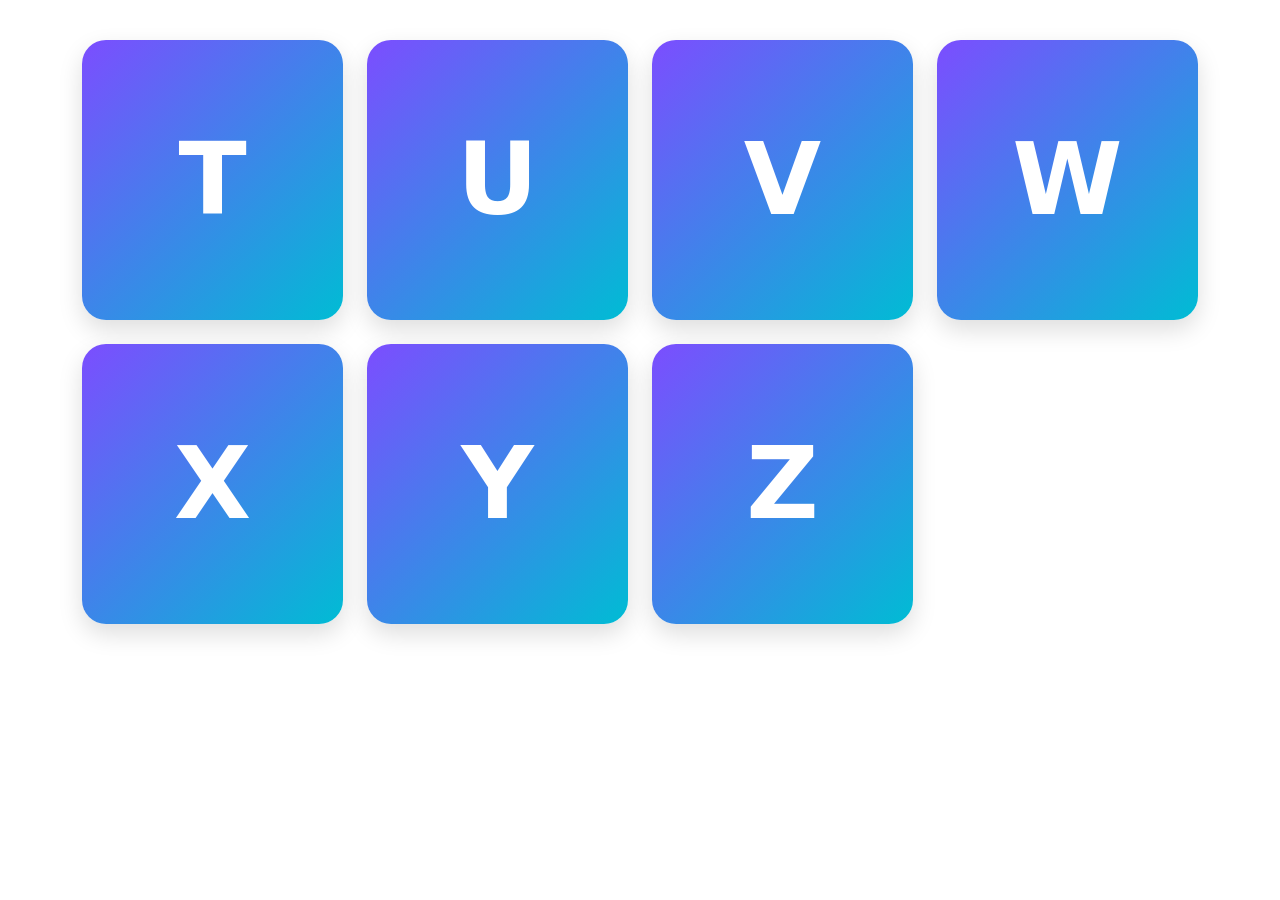
==== index.html @ 5681be44 "Implementación letras.forEach" ====
<!DOCTYPE html>
<html lang="es">

<head>
    <meta charset="UTF-8">
    <meta name="viewport" content="width=device-width, initial-scale=1.0">
    <title>ABC Challenge</title>
    <link href="https://cdn.jsdelivr.net/npm/bootstrap@5.3.8/dist/css/bootstrap.min.css" rel="stylesheet">

    <link rel="stylesheet" href="./style/style.css">
</head>

<body>
    <main class="container">
        <div id="container" class="row g-4">

        </div>
    </main>

    <script src="https://cdn.jsdelivr.net/npm/bootstrap@5.3.8/dist/js/bootstrap.bundle.min.js"></script>
    <script src="./src/main.js"></script>
</body>
</html>
---- style/style.css ----
main {
    padding: 40px 20px;
}

.card {
    height: 280px;
    position: relative;
    cursor: pointer;
    border: none;
    border-radius: 24px;
    transform-style: preserve-3d;
    transition: .6s;
}

.card:hover {
    transform: translateY(-8px);
}

.card.volteada {
    transform: rotateY(180deg);
}

.card-frente,
.card-dorso {
    position: absolute;
    inset: 0;
    display: flex;
    flex-direction: column;
    justify-content: center;
    align-items: center;
    border-radius: 24px;
    backface-visibility: hidden;
    box-shadow: 0 10px 25px #0002;
}

.card-frente {
    background: linear-gradient(135deg, #7c4dff, #00bcd4);
    color: white;
}

.card-frente h1 {
    font-size: 100px;
    margin: 0;
    font-weight: bold;
}

.card-dorso {
    background: white;
    transform: rotateY(180deg);
    padding: 15px;
}

.card-dorso img {
    width: 170px;
    height: 170px;
    object-fit: contain;
}

.card-dorso h3 {
    margin: 10px 0 0;
    color: #7c4dff;
    font-weight: bold;
}
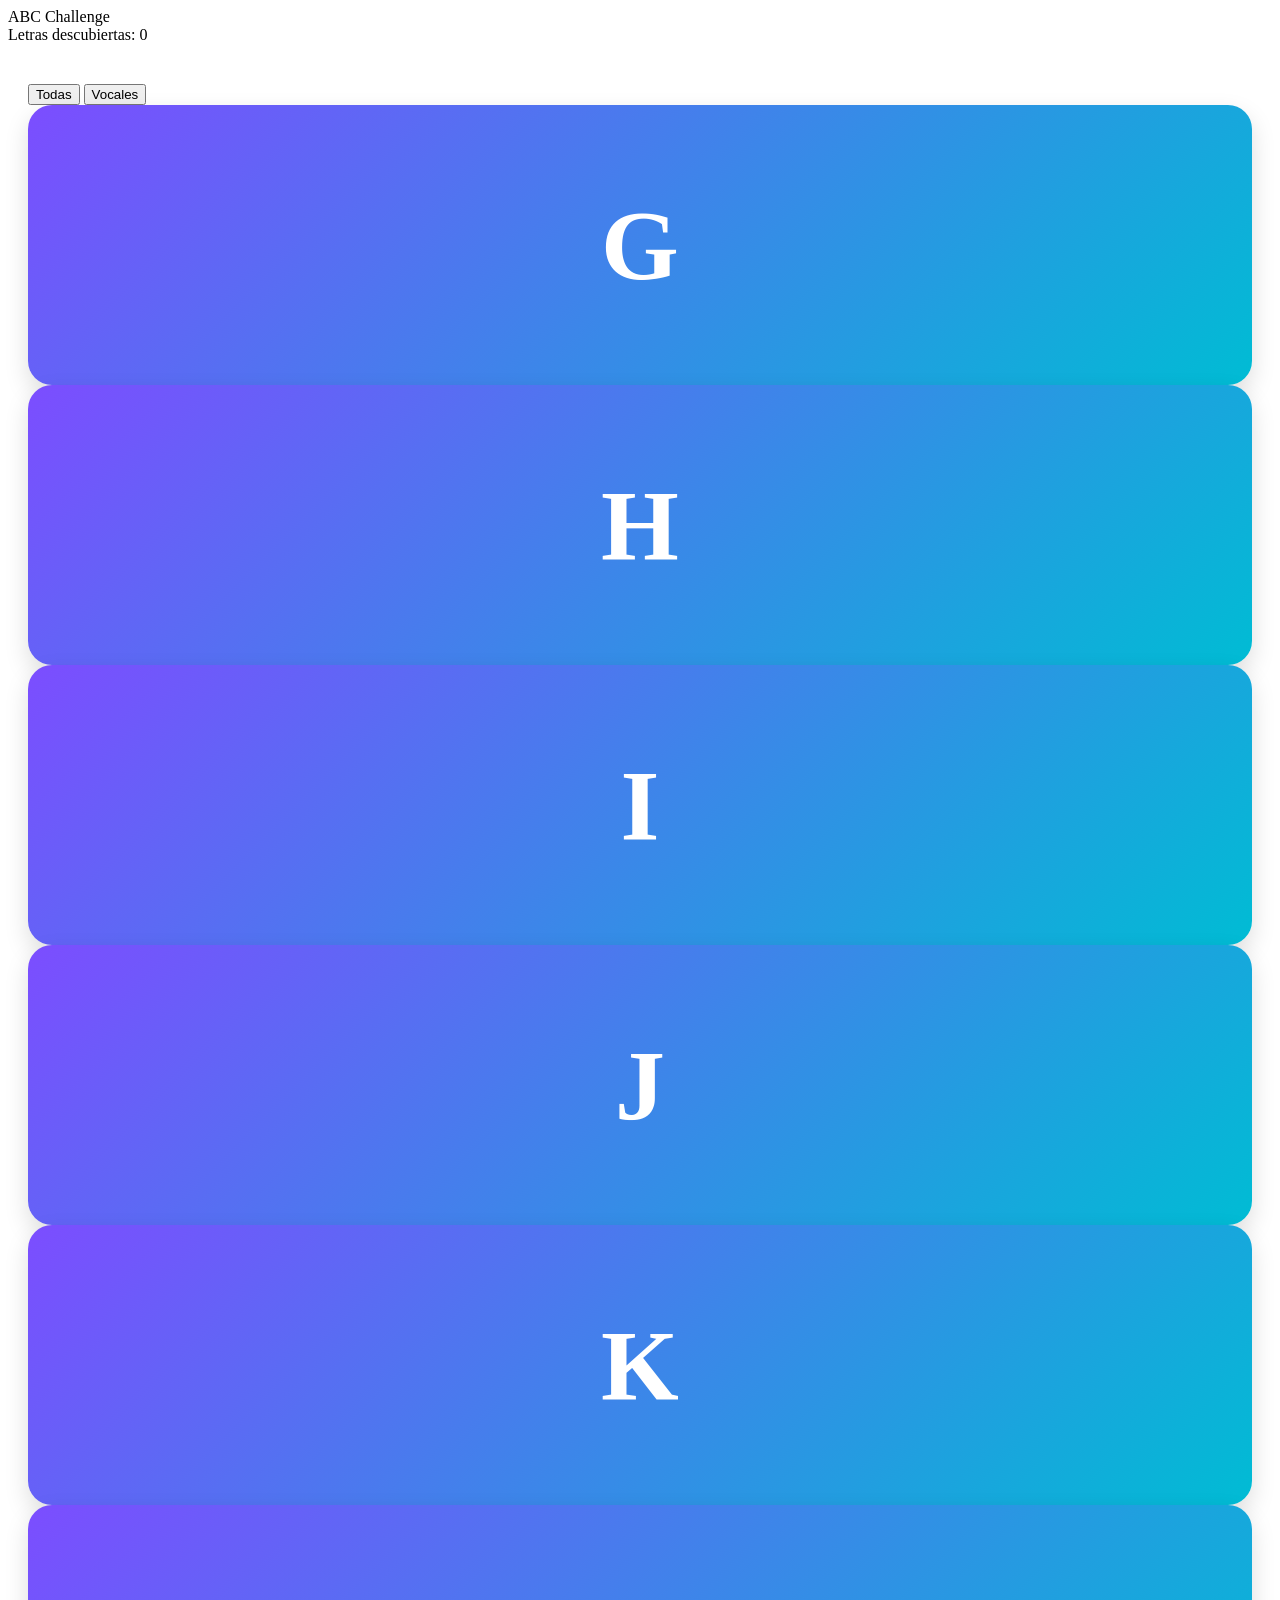
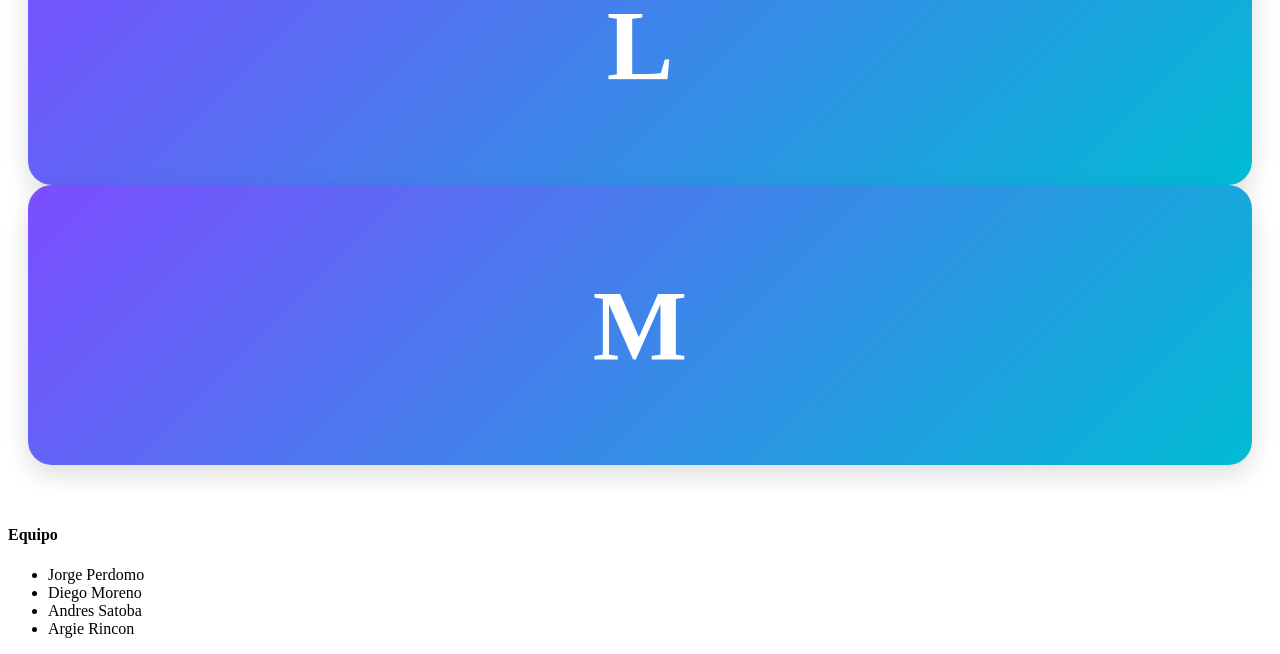
==== commit d4b26158: "este segundo GM" ====
--- a/index.html
+++ b/index.html
@@ -1,23 +1,132 @@
 <!DOCTYPE html>
 <html lang="es">
-
 <head>
     <meta charset="UTF-8">
     <meta name="viewport" content="width=device-width, initial-scale=1.0">
     <title>ABC Challenge</title>
-    <link href="https://cdn.jsdelivr.net/npm/bootstrap@5.3.8/dist/css/bootstrap.min.css" rel="stylesheet">
+    <!-- Custom CSS sin Bootstrap -->
+    <link rel="stylesheet" href="style/style.css">
+</head>
+<body class="cuerpo-pagina">
 
-    <link rel="stylesheet" href="./style/style.css">
-</head>
+    <!-- Navbar -->
+    <nav class="barra-navegacion">
+        <div class="contenedor-navbar">
+            <span class="titulo-proyecto">ABC Challenge</span>
+            <div class="contenedor-contador">
+                <span class="texto-contador">Letras descubiertas:</span>
+                <span id="contador" class="numero-contador">0</span>
+            </div>
+        </div>
+    </nav>
 
-<body>
-    <main class="container">
-        <div id="container" class="row g-4">
+    <main class="contenedor-principal">
+        <!-- Filtros -->
+        <section class="seccion-filtros">
+            <button class="boton-filtro" onclick="filtrar('todas')">Todas</button>
+            <button class="boton-filtro" onclick="filtrar('vocales')">Vocales</button>
+        </section>
 
-        </div>
+        <!-- Galería de Letras (Solo G a M) -->
+        <section class="seccion-galeria">
+            <!-- Contenedor del Grid -->
+            <div class="grilla-letras">
+                
+                <!-- Letra G -->
+                <div class="card carta-letra" data-tipo="consonante" onclick="voltear(this)">
+                    <div class="card-frente">
+                        <h1 class="texto-letra">G</h1>
+                    </div>
+                    <div class="card-dorso">
+                        <img src="src/assets/images/g.png" alt="Gato" class="imagen-representativa">
+                        <h3 class="texto-palabra">Gato</h3>
+                    </div>
+                </div>
+
+                <!-- Letra H -->
+                <div class="card carta-letra" data-tipo="consonante" onclick="voltear(this)">
+                    <div class="card-frente">
+                        <h1 class="texto-letra">H</h1>
+                    </div>
+                    <div class="card-dorso">
+                        <img src="src/assets/images/h.png" alt="Hipopótamo" class="imagen-representativa">
+                        <h3 class="texto-palabra">Hipopótamo</h3>
+                    </div>
+                </div>
+
+                <!-- Letra I (Vocal) -->
+                <div class="card carta-letra" data-tipo="vocal" onclick="voltear(this)">
+                    <div class="card-frente">
+                        <h1 class="texto-letra">I</h1>
+                    </div>
+                    <div class="card-dorso">
+                        <img src="src/assets/images/i.png" alt="Iguana" class="imagen-representativa">
+                        <h3 class="texto-palabra">Iguana</h3>
+                    </div>
+                </div>
+
+                <!-- Letra J -->
+                <div class="card carta-letra" data-tipo="consonante" onclick="voltear(this)">
+                    <div class="card-frente">
+                        <h1 class="texto-letra">J</h1>
+                    </div>
+                    <div class="card-dorso">
+                        <img src="src/assets/images/j.png" alt="Jirafa" class="imagen-representativa">
+                        <h3 class="texto-palabra">Jirafa</h3>
+                    </div>
+                </div>
+
+                <!-- Letra K -->
+                <div class="card carta-letra" data-tipo="consonante" onclick="voltear(this)">
+                    <div class="card-frente">
+                        <h1 class="texto-letra">K</h1>
+                    </div>
+                    <div class="card-dorso">
+                        <img src="src/assets/images/k.png" alt="Koala" class="imagen-representativa">
+                        <h3 class="texto-palabra">Koala</h3>
+                    </div>
+                </div>
+
+                <!-- Letra L -->
+                <div class="card carta-letra" data-tipo="consonante" onclick="voltear(this)">
+                    <div class="card-frente">
+                        <h1 class="texto-letra">L</h1>
+                    </div>
+                    <div class="card-dorso">
+                        <img src="src/assets/images/l.png" alt="León" class="imagen-representativa">
+                        <h3 class="texto-palabra">León</h3>
+                    </div>
+                </div>
+
+                <!-- Letra M -->
+                <div class="card carta-letra" data-tipo="consonante" onclick="voltear(this)">
+                    <div class="card-frente">
+                        <h1 class="texto-letra">M</h1>
+                    </div>
+                    <div class="card-dorso">
+                        <img src="src/assets/images/m.png" alt="Mono" class="imagen-representativa">
+                        <h3 class="texto-palabra">Mono</h3>
+                    </div>
+                </div>
+
+            </div>
+        </section>
     </main>
 
-    <script src="https://cdn.jsdelivr.net/npm/bootstrap@5.3.8/dist/js/bootstrap.bundle.min.js"></script>
-    <script src="./src/main.js"></script>
+    <!-- Sección Equipo -->
+    <footer class="pie-pagina">
+        <div class="contenedor-equipo">
+            <h4 class="titulo-equipo">Equipo</h4>
+            <ul class="lista-equipo">
+                <li class="miembro-equipo">Jorge Perdomo</li>
+                <li class="miembro-equipo">Diego Moreno</li>
+                <li class="miembro-equipo">Andres Satoba</li>
+                <li class="miembro-equipo">Argie Rincon</li>
+            </ul>
+        </div>
+    </footer>
+
+    <!-- JS -->
+    <script src="src/script.js"></script>
 </body>
-</html>+</html>
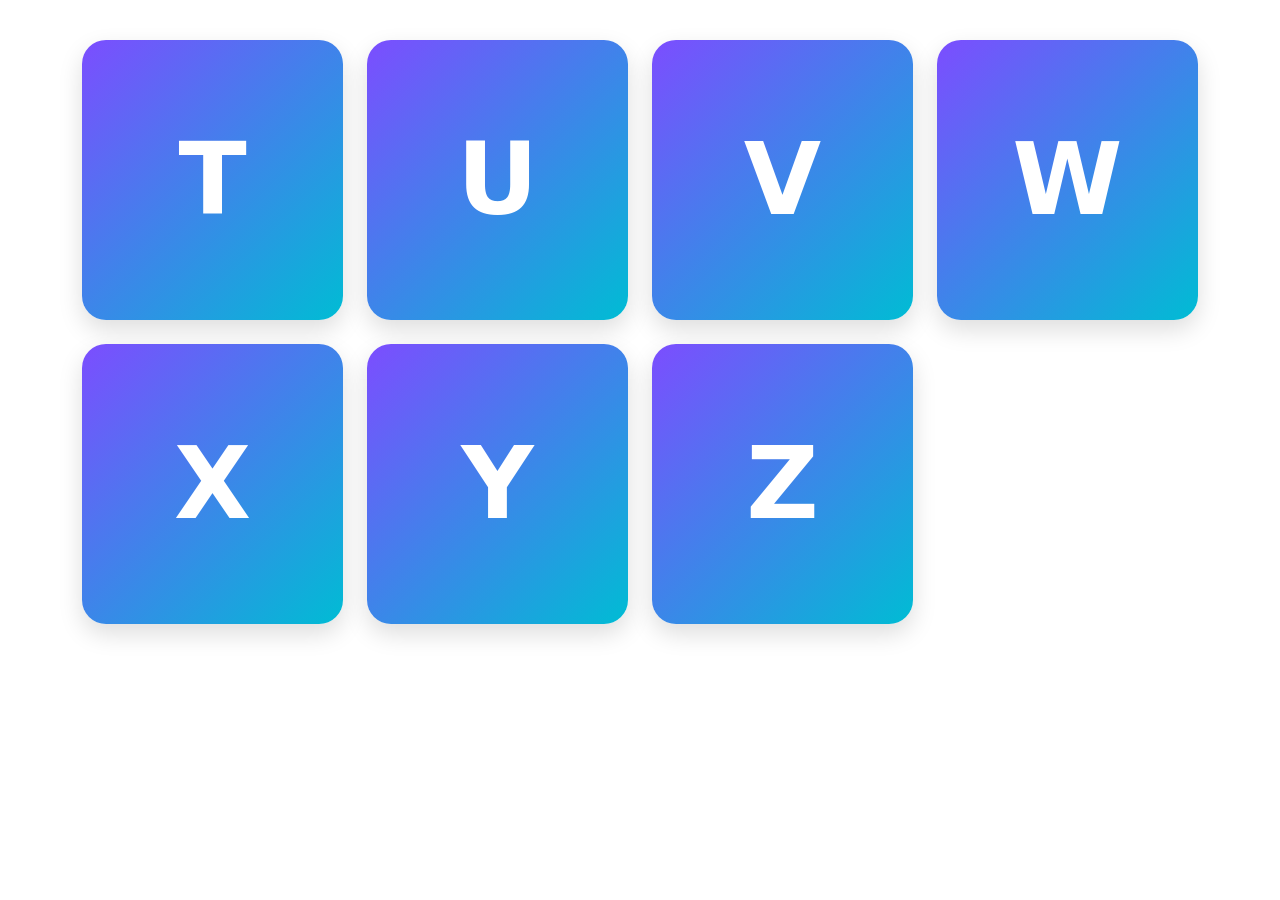
==== commit 3299a764: "Merge pull request #1 from Andriu23/andres Implementación letras.forEach" ====
--- a/index.html
+++ b/index.html
@@ -1,132 +1,23 @@
 <!DOCTYPE html>
 <html lang="es">
+
 <head>
     <meta charset="UTF-8">
     <meta name="viewport" content="width=device-width, initial-scale=1.0">
     <title>ABC Challenge</title>
-    <!-- Custom CSS sin Bootstrap -->
-    <link rel="stylesheet" href="style/style.css">
+    <link href="https://cdn.jsdelivr.net/npm/bootstrap@5.3.8/dist/css/bootstrap.min.css" rel="stylesheet">
+
+    <link rel="stylesheet" href="./style/style.css">
 </head>
-<body class="cuerpo-pagina">
 
-    <!-- Navbar -->
-    <nav class="barra-navegacion">
-        <div class="contenedor-navbar">
-            <span class="titulo-proyecto">ABC Challenge</span>
-            <div class="contenedor-contador">
-                <span class="texto-contador">Letras descubiertas:</span>
-                <span id="contador" class="numero-contador">0</span>
-            </div>
+<body>
+    <main class="container">
+        <div id="container" class="row g-4">
+
         </div>
-    </nav>
-
-    <main class="contenedor-principal">
-        <!-- Filtros -->
-        <section class="seccion-filtros">
-            <button class="boton-filtro" onclick="filtrar('todas')">Todas</button>
-            <button class="boton-filtro" onclick="filtrar('vocales')">Vocales</button>
-        </section>
-
-        <!-- Galería de Letras (Solo G a M) -->
-        <section class="seccion-galeria">
-            <!-- Contenedor del Grid -->
-            <div class="grilla-letras">
-                
-                <!-- Letra G -->
-                <div class="card carta-letra" data-tipo="consonante" onclick="voltear(this)">
-                    <div class="card-frente">
-                        <h1 class="texto-letra">G</h1>
-                    </div>
-                    <div class="card-dorso">
-                        <img src="src/assets/images/g.png" alt="Gato" class="imagen-representativa">
-                        <h3 class="texto-palabra">Gato</h3>
-                    </div>
-                </div>
-
-                <!-- Letra H -->
-                <div class="card carta-letra" data-tipo="consonante" onclick="voltear(this)">
-                    <div class="card-frente">
-                        <h1 class="texto-letra">H</h1>
-                    </div>
-                    <div class="card-dorso">
-                        <img src="src/assets/images/h.png" alt="Hipopótamo" class="imagen-representativa">
-                        <h3 class="texto-palabra">Hipopótamo</h3>
-                    </div>
-                </div>
-
-                <!-- Letra I (Vocal) -->
-                <div class="card carta-letra" data-tipo="vocal" onclick="voltear(this)">
-                    <div class="card-frente">
-                        <h1 class="texto-letra">I</h1>
-                    </div>
-                    <div class="card-dorso">
-                        <img src="src/assets/images/i.png" alt="Iguana" class="imagen-representativa">
-                        <h3 class="texto-palabra">Iguana</h3>
-                    </div>
-                </div>
-
-                <!-- Letra J -->
-                <div class="card carta-letra" data-tipo="consonante" onclick="voltear(this)">
-                    <div class="card-frente">
-                        <h1 class="texto-letra">J</h1>
-                    </div>
-                    <div class="card-dorso">
-                        <img src="src/assets/images/j.png" alt="Jirafa" class="imagen-representativa">
-                        <h3 class="texto-palabra">Jirafa</h3>
-                    </div>
-                </div>
-
-                <!-- Letra K -->
-                <div class="card carta-letra" data-tipo="consonante" onclick="voltear(this)">
-                    <div class="card-frente">
-                        <h1 class="texto-letra">K</h1>
-                    </div>
-                    <div class="card-dorso">
-                        <img src="src/assets/images/k.png" alt="Koala" class="imagen-representativa">
-                        <h3 class="texto-palabra">Koala</h3>
-                    </div>
-                </div>
-
-                <!-- Letra L -->
-                <div class="card carta-letra" data-tipo="consonante" onclick="voltear(this)">
-                    <div class="card-frente">
-                        <h1 class="texto-letra">L</h1>
-                    </div>
-                    <div class="card-dorso">
-                        <img src="src/assets/images/l.png" alt="León" class="imagen-representativa">
-                        <h3 class="texto-palabra">León</h3>
-                    </div>
-                </div>
-
-                <!-- Letra M -->
-                <div class="card carta-letra" data-tipo="consonante" onclick="voltear(this)">
-                    <div class="card-frente">
-                        <h1 class="texto-letra">M</h1>
-                    </div>
-                    <div class="card-dorso">
-                        <img src="src/assets/images/m.png" alt="Mono" class="imagen-representativa">
-                        <h3 class="texto-palabra">Mono</h3>
-                    </div>
-                </div>
-
-            </div>
-        </section>
     </main>
 
-    <!-- Sección Equipo -->
-    <footer class="pie-pagina">
-        <div class="contenedor-equipo">
-            <h4 class="titulo-equipo">Equipo</h4>
-            <ul class="lista-equipo">
-                <li class="miembro-equipo">Jorge Perdomo</li>
-                <li class="miembro-equipo">Diego Moreno</li>
-                <li class="miembro-equipo">Andres Satoba</li>
-                <li class="miembro-equipo">Argie Rincon</li>
-            </ul>
-        </div>
-    </footer>
-
-    <!-- JS -->
-    <script src="src/script.js"></script>
+    <script src="https://cdn.jsdelivr.net/npm/bootstrap@5.3.8/dist/js/bootstrap.bundle.min.js"></script>
+    <script src="./src/main.js"></script>
 </body>
-</html>
+</html>
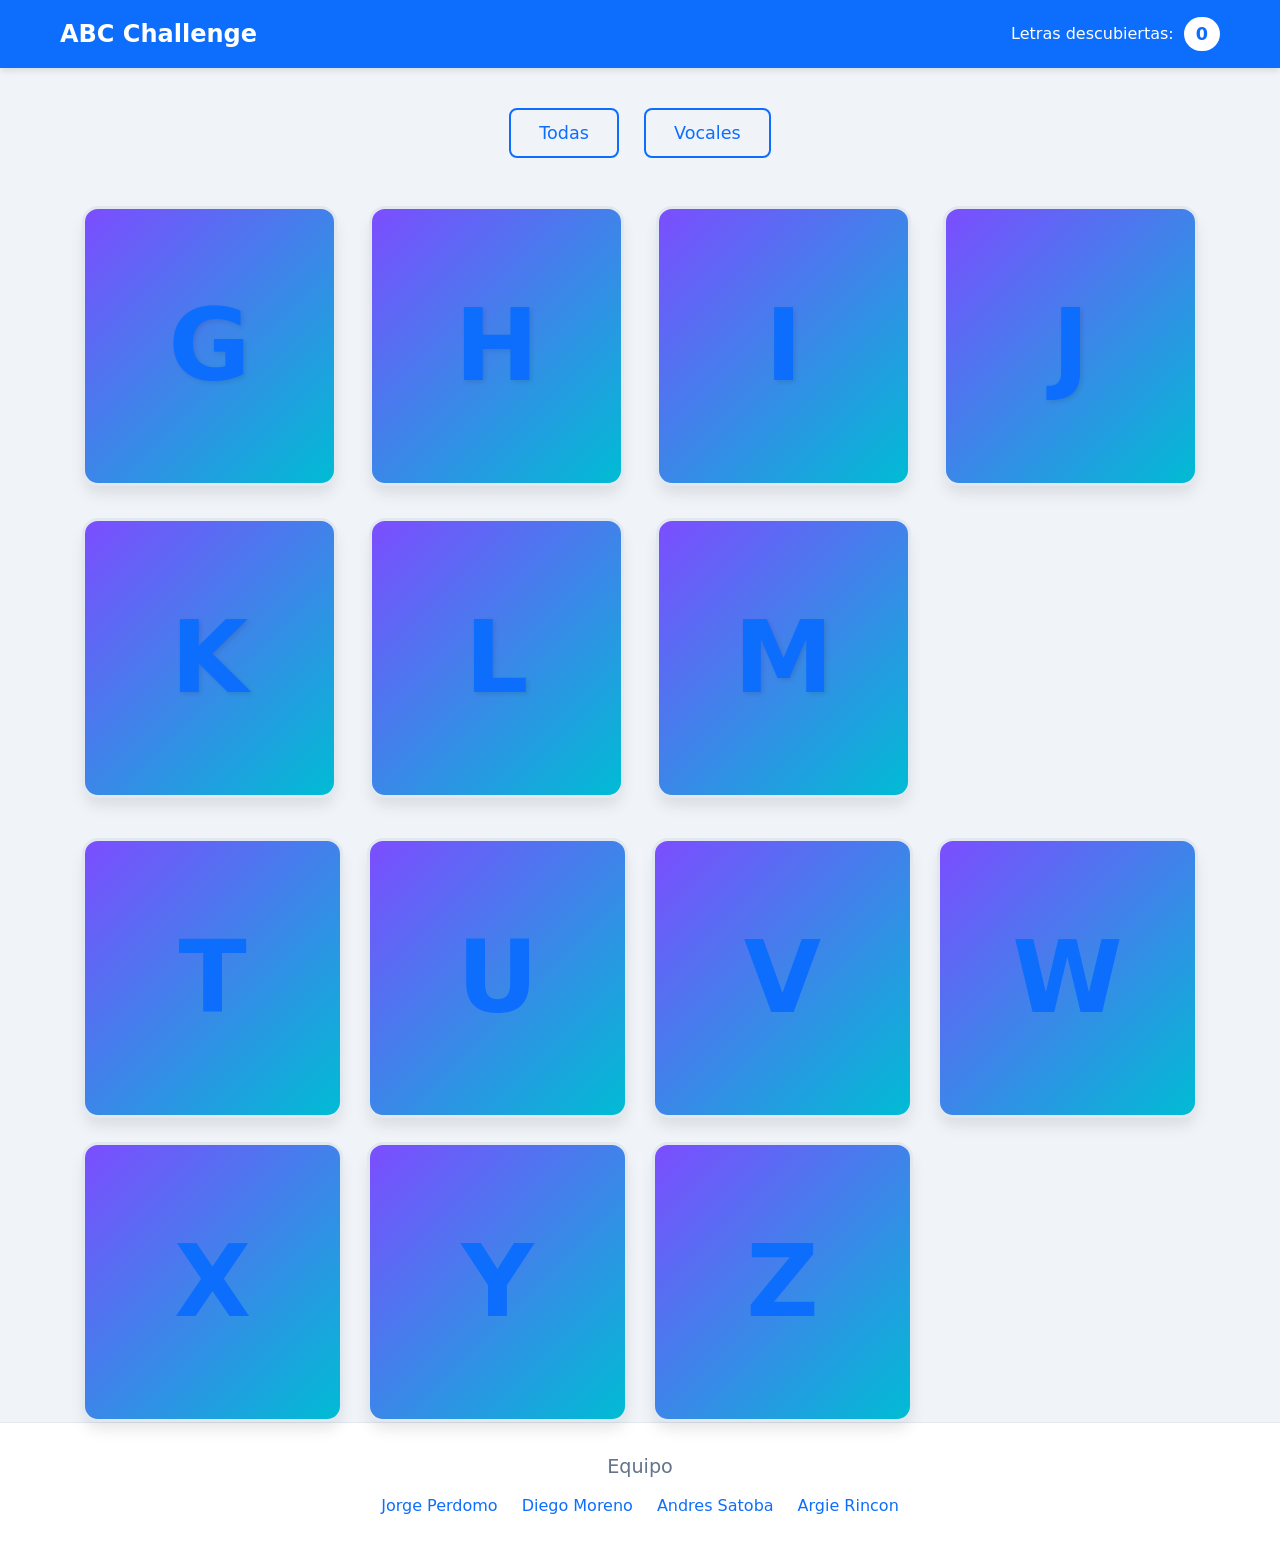
==== commit 5599915c: "Merge branch 'main' into gm-backup" ====
--- a/index.html
+++ b/index.html
@@ -2,22 +2,145 @@
 <html lang="es">
 
 <head>
-    <meta charset="UTF-8">
-    <meta name="viewport" content="width=device-width, initial-scale=1.0">
-    <title>ABC Challenge</title>
-    <link href="https://cdn.jsdelivr.net/npm/bootstrap@5.3.8/dist/css/bootstrap.min.css" rel="stylesheet">
-
-    <link rel="stylesheet" href="./style/style.css">
+  <meta charset="UTF-8">
+  <meta name="viewport" content="width=device-width, initial-scale=1.0">
+  <title>ABC Challenge</title>
+  <!-- Custom CSS sin Bootstrap -->
+  <script src="src/script.js"></script>
+  <link rel="stylesheet" href="style/style.css">
+  <link href="https://cdn.jsdelivr.net/npm/bootstrap@5.3.8/dist/css/bootstrap.min.css" rel="stylesheet">
+  <link rel="stylesheet" href="./style/style.css">
 </head>
 
-<body>
-    <main class="container">
-        <div id="container" class="row g-4">
+<body class="cuerpo-pagina">
+  <!-- Navbar -->
+  <nav class="barra-navegacion">
+    <div class="contenedor-navbar">
+      <span class="titulo-proyecto">ABC Challenge</span>
+      <div class="contenedor-contador">
+        <span class="texto-contador">Letras descubiertas:</span>
+        <span id="contador" class="numero-contador">0</span>
+      </div>
+    </div>
+  </nav>
 
+  <main class="container">
+    <!-- Filtros -->
+    <section class="seccion-filtros">
+      <button class="boton-filtro" onclick="filtrar('todas')">Todas</button>
+      <button class="boton-filtro" onclick="filtrar('vocales')">Vocales</button>
+    </section>
+
+    <!-- Galería de Letras (Solo G a M) -->
+    <section class="seccion-galeria">
+      <!-- Contenedor del Grid -->
+      <div class="grilla-letras">
+
+        <!-- Letra G -->
+        <div class="card carta-letra" data-tipo="consonante" onclick="voltear(this)">
+          <div class="card-frente">
+            <h1 class="texto-letra">G</h1>
+          </div>
+          <div class="card-dorso">
+            <img src="src/assets/images/g.png" alt="Gato" class="imagen-representativa">
+            <h3 class="texto-palabra">Gato</h3>
+          </div>
         </div>
-    </main>
 
-    <script src="https://cdn.jsdelivr.net/npm/bootstrap@5.3.8/dist/js/bootstrap.bundle.min.js"></script>
-    <script src="./src/main.js"></script>
+        <!-- Letra H -->
+        <div class="card carta-letra" data-tipo="consonante" onclick="voltear(this)">
+          <div class="card-frente">
+            <h1 class="texto-letra">H</h1>
+          </div>
+          <div class="card-dorso">
+            <img src="src/assets/images/h.png" alt="Hipopótamo" class="imagen-representativa">
+            <h3 class="texto-palabra">Hipopótamo</h3>
+          </div>
+        </div>
+
+        <!-- Letra I (Vocal) -->
+        <div class="card carta-letra" data-tipo="vocal" onclick="voltear(this)">
+          <div class="card-frente">
+            <h1 class="texto-letra">I</h1>
+          </div>
+          <div class="card-dorso">
+            <img src="src/assets/images/i.png" alt="Iguana" class="imagen-representativa">
+            <h3 class="texto-palabra">Iguana</h3>
+          </div>
+        </div>
+
+        <!-- Letra J -->
+        <div class="card carta-letra" data-tipo="consonante" onclick="voltear(this)">
+          <div class="card-frente">
+            <h1 class="texto-letra">J</h1>
+          </div>
+          <div class="card-dorso">
+            <img src="src/assets/images/j.png" alt="Jirafa" class="imagen-representativa">
+            <h3 class="texto-palabra">Jirafa</h3>
+          </div>
+        </div>
+
+        <!-- Letra K -->
+        <div class="card carta-letra" data-tipo="consonante" onclick="voltear(this)">
+          <div class="card-frente">
+            <h1 class="texto-letra">K</h1>
+          </div>
+          <div class="card-dorso">
+            <img src="src/assets/images/k.png" alt="Koala" class="imagen-representativa">
+            <h3 class="texto-palabra">Koala</h3>
+          </div>
+        </div>
+
+        <!-- Letra L -->
+        <div class="card carta-letra" data-tipo="consonante" onclick="voltear(this)">
+          <div class="card-frente">
+            <h1 class="texto-letra">L</h1>
+          </div>
+          <div class="card-dorso">
+            <img src="src/assets/images/l.png" alt="León" class="imagen-representativa">
+            <h3 class="texto-palabra">León</h3>
+          </div>
+        </div>
+
+        <!-- Letra M -->
+        <div class="card carta-letra" data-tipo="consonante" onclick="voltear(this)">
+          <div class="card-frente">
+            <h1 class="texto-letra">M</h1>
+          </div>
+          <div class="card-dorso">
+            <img src="src/assets/images/m.png" alt="Mono" class="imagen-representativa">
+            <h3 class="texto-palabra">Mono</h3>
+          </div>
+        </div>
+
+      </div>
+    </section>
+  </main>
+
+  <section class="container">
+    <div id="container" class="row g-4">
+    </div>
+  </section>
+
+  <script src="https://cdn.jsdelivr.net/npm/bootstrap@5.3.8/dist/js/bootstrap.bundle.min.js"></script>
+  <script src="./src/main.js"></script>
+
+  <!-- Sección Equipo -->
+  <footer class="pie-pagina">
+    <div class="contenedor-equipo">
+      <h4 class="titulo-equipo">Equipo</h4>
+      <ul class="lista-equipo">
+        <li class="miembro-equipo">Jorge Perdomo</li>
+        <li class="miembro-equipo">Diego Moreno</li>
+        <li class="miembro-equipo">Andres Satoba</li>
+        <li class="miembro-equipo">Argie Rincon</li>
+      </ul>
+    </div>
+  </footer>
+
+</html>
+
+<!-- JS -->
 </body>
+
 </html>
--- a/style/style.css
+++ b/style/style.css
@@ -28,12 +28,11 @@
     flex-direction: column;
     justify-content: center;
     align-items: center;
-    border-radius: 24px;
-    backface-visibility: hidden;
+    padding: 1.5rem;
+}
+
+.card-frente {
     box-shadow: 0 10px 25px #0002;
-}
-
-.card-frente {
     background: linear-gradient(135deg, #7c4dff, #00bcd4);
     color: white;
 }
@@ -45,6 +44,7 @@
 }
 
 .card-dorso {
+    box-shadow: 0 10px 25px #0002;
     background: white;
     transform: rotateY(180deg);
     padding: 15px;
@@ -60,4 +60,193 @@
     margin: 10px 0 0;
     color: #7c4dff;
     font-weight: bold;
+}
+
+/* Respetando la regla: NO PONER ESTILOS DIRECTAMENTE EN ETIQUETAS, SOLO EN CLASES */
+.cuerpo-pagina {
+    background-color: #f0f4f8;
+    min-height: 100vh;
+    display: flex;
+    flex-direction: column;
+    margin: 0; /* Sustituto al reseteo directo en el body */
+    font-family: system-ui, -apple-system, "Segoe UI", Roboto, "Helvetica Neue", Arial, sans-serif;
+}
+
+/* ================== NAVBAR ================== */
+.barra-navegacion {
+    background-color: #0d6efd;
+    padding: 1rem 0;
+    box-shadow: 0 4px 6px -1px rgba(0, 0, 0, 0.1);
+    color: #ffffff;
+}
+
+.contenedor-navbar {
+    max-width: 1200px;
+    margin: 0 auto;
+    padding: 0 20px;
+    display: flex;
+    justify-content: space-between;
+    align-items: center;
+}
+
+.titulo-proyecto {
+    font-size: 1.5rem;
+    font-weight: bold;
+}
+
+.contenedor-contador {
+    display: flex;
+    align-items: center;
+    gap: 10px;
+}
+
+.numero-contador {
+    background-color: #ffffff;
+    color: #0d6efd;
+    padding: 4px 12px;
+    border-radius: 20px;
+    font-weight: bold;
+    font-size: 1.1rem;
+}
+
+/* ================== PRINCIPAL GALERYA GM ================== */
+.contenedor-principal {
+    max-width: 1200px;
+    margin: 2rem auto;
+    padding: 0 20px;
+    flex-grow: 1; /* Para empujar el footer hacia abajo */
+    width: 100%;
+}
+
+/* Filtros */
+.seccion-filtros {
+    text-align: center;
+    margin-bottom: 3rem;
+}
+
+.boton-filtro {
+    background-color: transparent;
+    color: #0d6efd;
+    border: 2px solid #0d6efd;
+    padding: 10px 28px;
+    margin: 0 10px;
+    border-radius: 8px;
+    font-size: 1.1rem;
+    cursor: pointer;
+    transition: background-color 0.3s, color 0.3s;
+}
+
+.boton-filtro:hover {
+    background-color: #0d6efd;
+    color: #ffffff;
+}
+
+/* ================== GALERÍA Y CARDS ================== */
+.grilla-letras {
+    display: grid;
+    /* Responsive Grid: Columnas que se ajustan solas (mínimo 250px) */
+    grid-template-columns: repeat(auto-fit, minmax(250px, 1fr));
+    gap: 2rem;
+    justify-content: center;
+}
+
+.carta-letra {
+    background-color: transparent;
+    perspective: 1000px;
+    height: 280px;
+    width: 100%;
+    border: none;
+    cursor: pointer;
+    /* transition and transform-style manejan el giro */
+    transition: transform 0.8s cubic-bezier(0.175, 0.885, 0.32, 1.275);
+    transform-style: preserve-3d;
+}
+
+/* Clase JS para voltear */
+.carta-letra.volteada {
+    transform: rotateY(180deg);
+}
+
+.card-frente, 
+.card-dorso {
+    position: absolute;
+    width: 100%;
+    height: 100%;
+    -webkit-backface-visibility: hidden;
+    backface-visibility: hidden;
+    border-radius: 16px;
+    background-color: #ffffff;
+    box-shadow: 0 10px 15px -3px rgba(0, 0, 0, 0.1);
+    border: 3px solid #e2e8f0;
+    
+    /* Flexbox centrado interno */
+}
+
+
+/* ---------- SEGUNDO CHECK */
+
+.card-frente {
+    transform: rotateY(0deg);
+    color: #0d6efd;
+}
+
+.card-dorso {
+    transform: rotateY(180deg);
+    background-color: #f8fafc;
+    color: #334155;
+}
+
+.imagen-representativa {
+    max-height: 120px;
+    width: auto;
+    object-fit: contain;
+    margin-bottom: 1rem;
+}
+
+.texto-letra {
+    font-size: 6rem;
+    margin: 0;
+    text-shadow: 2px 2px 4px rgba(0,0,0,0.1);
+}
+
+.texto-palabra {
+    margin: 0;
+    font-size: 1.5rem;
+    font-weight: 600;
+}
+
+/* Utilitario de ocultar usado en JS */
+.oculto {
+    display: none !important;
+}
+
+/* ================== EQUIPO (FOOTER) ================== */
+.pie-pagina {
+    background-color: #ffffff;
+    border-top: 1px solid #e2e8f0;
+    padding: 2rem 0;
+    text-align: center;
+    margin-top: auto;
+}
+
+.titulo-equipo {
+    color: #64748b;
+    margin-top: 0;
+    margin-bottom: 1rem;
+    font-size: 1.2rem;
+}
+
+.lista-equipo {
+    list-style: none;
+    padding: 0;
+    margin: 0;
+    display: flex;
+    justify-content: center;
+    flex-wrap: wrap;
+    gap: 1.5rem;
+}
+
+.miembro-equipo {
+    color: #0d6efd;
+    font-weight: 500;
 }
--- a/style/style.css
+++ b/style/style.css
@@ -28,12 +28,11 @@
     flex-direction: column;
     justify-content: center;
     align-items: center;
-    border-radius: 24px;
-    backface-visibility: hidden;
+    padding: 1.5rem;
+}
+
+.card-frente {
     box-shadow: 0 10px 25px #0002;
-}
-
-.card-frente {
     background: linear-gradient(135deg, #7c4dff, #00bcd4);
     color: white;
 }
@@ -45,6 +44,7 @@
 }
 
 .card-dorso {
+    box-shadow: 0 10px 25px #0002;
     background: white;
     transform: rotateY(180deg);
     padding: 15px;
@@ -60,4 +60,193 @@
     margin: 10px 0 0;
     color: #7c4dff;
     font-weight: bold;
+}
+
+/* Respetando la regla: NO PONER ESTILOS DIRECTAMENTE EN ETIQUETAS, SOLO EN CLASES */
+.cuerpo-pagina {
+    background-color: #f0f4f8;
+    min-height: 100vh;
+    display: flex;
+    flex-direction: column;
+    margin: 0; /* Sustituto al reseteo directo en el body */
+    font-family: system-ui, -apple-system, "Segoe UI", Roboto, "Helvetica Neue", Arial, sans-serif;
+}
+
+/* ================== NAVBAR ================== */
+.barra-navegacion {
+    background-color: #0d6efd;
+    padding: 1rem 0;
+    box-shadow: 0 4px 6px -1px rgba(0, 0, 0, 0.1);
+    color: #ffffff;
+}
+
+.contenedor-navbar {
+    max-width: 1200px;
+    margin: 0 auto;
+    padding: 0 20px;
+    display: flex;
+    justify-content: space-between;
+    align-items: center;
+}
+
+.titulo-proyecto {
+    font-size: 1.5rem;
+    font-weight: bold;
+}
+
+.contenedor-contador {
+    display: flex;
+    align-items: center;
+    gap: 10px;
+}
+
+.numero-contador {
+    background-color: #ffffff;
+    color: #0d6efd;
+    padding: 4px 12px;
+    border-radius: 20px;
+    font-weight: bold;
+    font-size: 1.1rem;
+}
+
+/* ================== PRINCIPAL GALERYA GM ================== */
+.contenedor-principal {
+    max-width: 1200px;
+    margin: 2rem auto;
+    padding: 0 20px;
+    flex-grow: 1; /* Para empujar el footer hacia abajo */
+    width: 100%;
+}
+
+/* Filtros */
+.seccion-filtros {
+    text-align: center;
+    margin-bottom: 3rem;
+}
+
+.boton-filtro {
+    background-color: transparent;
+    color: #0d6efd;
+    border: 2px solid #0d6efd;
+    padding: 10px 28px;
+    margin: 0 10px;
+    border-radius: 8px;
+    font-size: 1.1rem;
+    cursor: pointer;
+    transition: background-color 0.3s, color 0.3s;
+}
+
+.boton-filtro:hover {
+    background-color: #0d6efd;
+    color: #ffffff;
+}
+
+/* ================== GALERÍA Y CARDS ================== */
+.grilla-letras {
+    display: grid;
+    /* Responsive Grid: Columnas que se ajustan solas (mínimo 250px) */
+    grid-template-columns: repeat(auto-fit, minmax(250px, 1fr));
+    gap: 2rem;
+    justify-content: center;
+}
+
+.carta-letra {
+    background-color: transparent;
+    perspective: 1000px;
+    height: 280px;
+    width: 100%;
+    border: none;
+    cursor: pointer;
+    /* transition and transform-style manejan el giro */
+    transition: transform 0.8s cubic-bezier(0.175, 0.885, 0.32, 1.275);
+    transform-style: preserve-3d;
+}
+
+/* Clase JS para voltear */
+.carta-letra.volteada {
+    transform: rotateY(180deg);
+}
+
+.card-frente, 
+.card-dorso {
+    position: absolute;
+    width: 100%;
+    height: 100%;
+    -webkit-backface-visibility: hidden;
+    backface-visibility: hidden;
+    border-radius: 16px;
+    background-color: #ffffff;
+    box-shadow: 0 10px 15px -3px rgba(0, 0, 0, 0.1);
+    border: 3px solid #e2e8f0;
+    
+    /* Flexbox centrado interno */
+}
+
+
+/* ---------- SEGUNDO CHECK */
+
+.card-frente {
+    transform: rotateY(0deg);
+    color: #0d6efd;
+}
+
+.card-dorso {
+    transform: rotateY(180deg);
+    background-color: #f8fafc;
+    color: #334155;
+}
+
+.imagen-representativa {
+    max-height: 120px;
+    width: auto;
+    object-fit: contain;
+    margin-bottom: 1rem;
+}
+
+.texto-letra {
+    font-size: 6rem;
+    margin: 0;
+    text-shadow: 2px 2px 4px rgba(0,0,0,0.1);
+}
+
+.texto-palabra {
+    margin: 0;
+    font-size: 1.5rem;
+    font-weight: 600;
+}
+
+/* Utilitario de ocultar usado en JS */
+.oculto {
+    display: none !important;
+}
+
+/* ================== EQUIPO (FOOTER) ================== */
+.pie-pagina {
+    background-color: #ffffff;
+    border-top: 1px solid #e2e8f0;
+    padding: 2rem 0;
+    text-align: center;
+    margin-top: auto;
+}
+
+.titulo-equipo {
+    color: #64748b;
+    margin-top: 0;
+    margin-bottom: 1rem;
+    font-size: 1.2rem;
+}
+
+.lista-equipo {
+    list-style: none;
+    padding: 0;
+    margin: 0;
+    display: flex;
+    justify-content: center;
+    flex-wrap: wrap;
+    gap: 1.5rem;
+}
+
+.miembro-equipo {
+    color: #0d6efd;
+    font-weight: 500;
 }
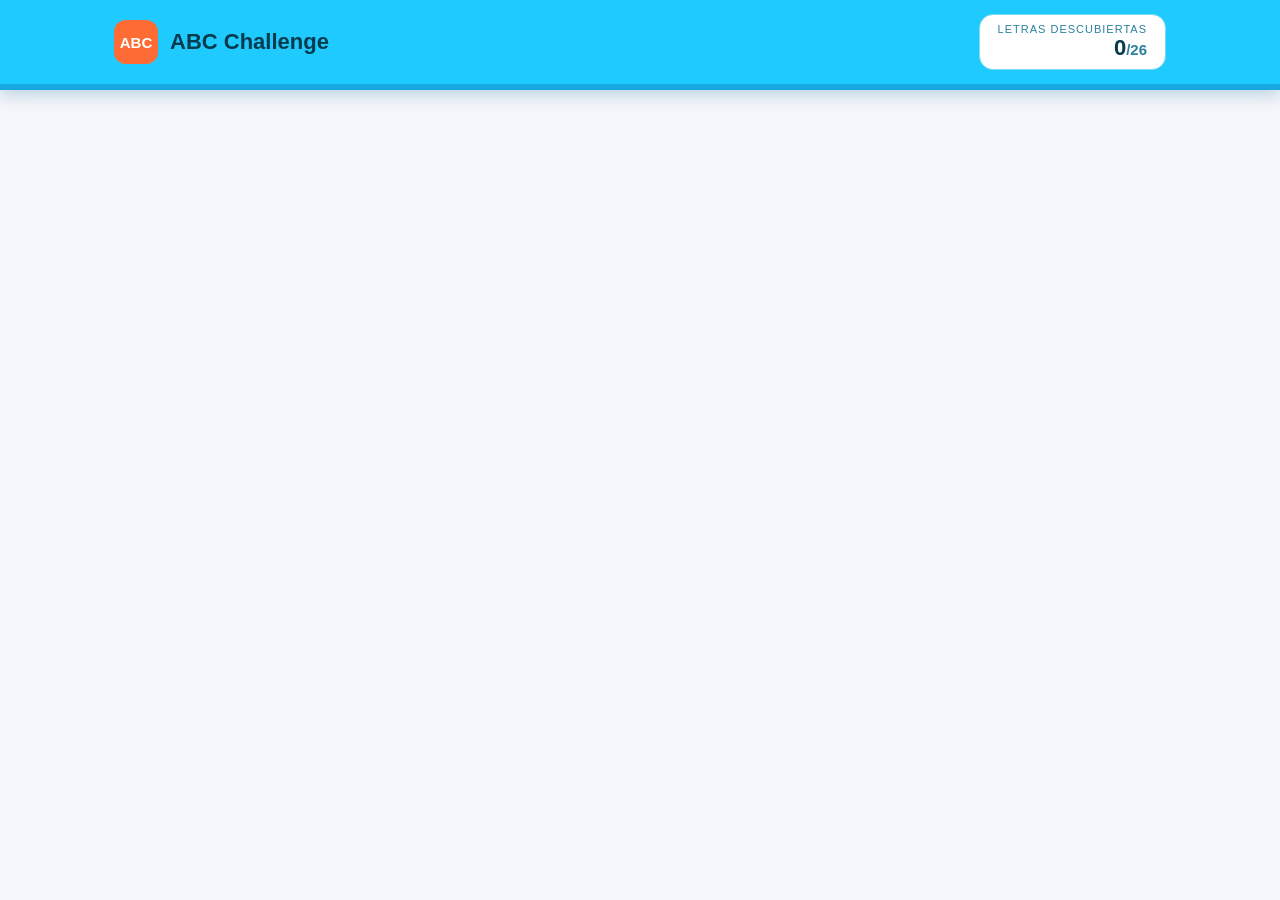
==== commit c2057075: "feat: add navbar" ====
--- a/index.html
+++ b/index.html
@@ -4,143 +4,37 @@
 <head>
   <meta charset="UTF-8">
   <meta name="viewport" content="width=device-width, initial-scale=1.0">
-  <title>ABC Challenge</title>
-  <!-- Custom CSS sin Bootstrap -->
-  <script src="src/script.js"></script>
+  <title>ABC Challenge · Aprende el abecedario</title>
   <link rel="stylesheet" href="style/style.css">
-  <link href="https://cdn.jsdelivr.net/npm/bootstrap@5.3.8/dist/css/bootstrap.min.css" rel="stylesheet">
-  <link rel="stylesheet" href="./style/style.css">
 </head>
 
-<body class="cuerpo-pagina">
-  <!-- Navbar -->
-  <nav class="barra-navegacion">
-    <div class="contenedor-navbar">
-      <span class="titulo-proyecto">ABC Challenge</span>
-      <div class="contenedor-contador">
-        <span class="texto-contador">Letras descubiertas:</span>
-        <span id="contador" class="numero-contador">0</span>
+<body>
+
+  <header class="navbar">
+    <div class="navbar-contenido">
+
+      <div class="marca">
+        <span class="logo">ABC</span>
+        <h1 class="titulo">ABC Challenge</h1>
       </div>
+
+      <div class="contador">
+        <span class="contador-label">Letras descubiertas</span>
+        <span class="contador-valor">
+          <span id="contador">0</span><span class="contador-total">/26</span>
+        </span>
+      </div>
+
     </div>
-  </nav>
 
-  <main class="container">
-    <!-- Filtros -->
-    <section class="seccion-filtros">
-      <button class="boton-filtro" onclick="filtrar('todas')">Todas</button>
-      <button class="boton-filtro" onclick="filtrar('vocales')">Vocales</button>
-    </section>
+    <div class="progreso">
+      <div class="progreso-barra" id="progreso"></div>
+    </div>
+  </header>
 
-    <!-- Galería de Letras (Solo G a M) -->
-    <section class="seccion-galeria">
-      <!-- Contenedor del Grid -->
-      <div class="grilla-letras">
+  <!-- RF-06 · El Equipo -->
 
-        <!-- Letra G -->
-        <div class="card carta-letra" data-tipo="consonante" onclick="voltear(this)">
-          <div class="card-frente">
-            <h1 class="texto-letra">G</h1>
-          </div>
-          <div class="card-dorso">
-            <img src="src/assets/images/g.png" alt="Gato" class="imagen-representativa">
-            <h3 class="texto-palabra">Gato</h3>
-          </div>
-        </div>
-
-        <!-- Letra H -->
-        <div class="card carta-letra" data-tipo="consonante" onclick="voltear(this)">
-          <div class="card-frente">
-            <h1 class="texto-letra">H</h1>
-          </div>
-          <div class="card-dorso">
-            <img src="src/assets/images/h.png" alt="Hipopótamo" class="imagen-representativa">
-            <h3 class="texto-palabra">Hipopótamo</h3>
-          </div>
-        </div>
-
-        <!-- Letra I (Vocal) -->
-        <div class="card carta-letra" data-tipo="vocal" onclick="voltear(this)">
-          <div class="card-frente">
-            <h1 class="texto-letra">I</h1>
-          </div>
-          <div class="card-dorso">
-            <img src="src/assets/images/i.png" alt="Iguana" class="imagen-representativa">
-            <h3 class="texto-palabra">Iguana</h3>
-          </div>
-        </div>
-
-        <!-- Letra J -->
-        <div class="card carta-letra" data-tipo="consonante" onclick="voltear(this)">
-          <div class="card-frente">
-            <h1 class="texto-letra">J</h1>
-          </div>
-          <div class="card-dorso">
-            <img src="src/assets/images/j.png" alt="Jirafa" class="imagen-representativa">
-            <h3 class="texto-palabra">Jirafa</h3>
-          </div>
-        </div>
-
-        <!-- Letra K -->
-        <div class="card carta-letra" data-tipo="consonante" onclick="voltear(this)">
-          <div class="card-frente">
-            <h1 class="texto-letra">K</h1>
-          </div>
-          <div class="card-dorso">
-            <img src="src/assets/images/k.png" alt="Koala" class="imagen-representativa">
-            <h3 class="texto-palabra">Koala</h3>
-          </div>
-        </div>
-
-        <!-- Letra L -->
-        <div class="card carta-letra" data-tipo="consonante" onclick="voltear(this)">
-          <div class="card-frente">
-            <h1 class="texto-letra">L</h1>
-          </div>
-          <div class="card-dorso">
-            <img src="src/assets/images/l.png" alt="León" class="imagen-representativa">
-            <h3 class="texto-palabra">León</h3>
-          </div>
-        </div>
-
-        <!-- Letra M -->
-        <div class="card carta-letra" data-tipo="consonante" onclick="voltear(this)">
-          <div class="card-frente">
-            <h1 class="texto-letra">M</h1>
-          </div>
-          <div class="card-dorso">
-            <img src="src/assets/images/m.png" alt="Mono" class="imagen-representativa">
-            <h3 class="texto-palabra">Mono</h3>
-          </div>
-        </div>
-
-      </div>
-    </section>
-  </main>
-
-  <section class="container">
-    <div id="container" class="row g-4">
-    </div>
-  </section>
-
-  <script src="https://cdn.jsdelivr.net/npm/bootstrap@5.3.8/dist/js/bootstrap.bundle.min.js"></script>
-  <script src="./src/main.js"></script>
-
-  <!-- Sección Equipo -->
-  <footer class="pie-pagina">
-    <div class="contenedor-equipo">
-      <h4 class="titulo-equipo">Equipo</h4>
-      <ul class="lista-equipo">
-        <li class="miembro-equipo">Jorge Perdomo</li>
-        <li class="miembro-equipo">Diego Moreno</li>
-        <li class="miembro-equipo">Andres Satoba</li>
-        <li class="miembro-equipo">Argie Rincon</li>
-      </ul>
-    </div>
-  </footer>
-
-</html>
-
-<!-- JS -->
+  <script src="src/script.js"></script>
 </body>
 
 </html>
--- a/style/style.css
+++ b/style/style.css
@@ -1,252 +1,117 @@
-main {
-    padding: 40px 20px;
+* {
+  box-sizing: border-box;
+  margin: 0;
+  padding: 0;
 }
 
-.card {
-    height: 280px;
-    position: relative;
-    cursor: pointer;
-    border: none;
-    border-radius: 24px;
-    transform-style: preserve-3d;
-    transition: .6s;
+body {
+  font-family: "Trebuchet MS", "Segoe UI", Arial, sans-serif;
+  background-color: #f4f6fb;
+  color: #1c2033;
+  min-height: 100vh;
 }
 
-.card:hover {
-    transform: translateY(-8px);
+.navbar {
+  position: sticky;
+  top: 0;
+  background: #1fcaff;
+  box-shadow: 0 4px 16px rgba(0, 92, 138, 0.25);
 }
 
-.card.volteada {
-    transform: rotateY(180deg);
+.navbar-contenido {
+  max-width: 1100px;
+  margin: 0 auto;
+  padding: 14px 24px;
+  display: flex;
+  align-items: center;
+  justify-content: space-between;
+  flex-wrap: wrap;
 }
 
-.card-frente,
-.card-dorso {
-    position: absolute;
-    inset: 0;
-    display: flex;
-    flex-direction: column;
-    justify-content: center;
-    align-items: center;
-    padding: 1.5rem;
+.marca {
+  display: flex;
+  align-items: center;
+  gap: 12px;
 }
 
-.card-frente {
-    box-shadow: 0 10px 25px #0002;
-    background: linear-gradient(135deg, #7c4dff, #00bcd4);
-    color: white;
+.logo {
+  width: 44px;
+  height: 44px;
+  border-radius: 12px;
+  background-color: #ff6b35;
+  color: white;
+  font-size: 15px;
+  font-weight: bold;
+  display: flex;
+  align-items: center;
+  justify-content: center;
 }
 
-.card-frente h1 {
-    font-size: 100px;
-    margin: 0;
-    font-weight: bold;
+.titulo {
+  font-size: 22px;
+  color: #063a4d;
 }
 
-.card-dorso {
-    box-shadow: 0 10px 25px #0002;
-    background: white;
-    transform: rotateY(180deg);
-    padding: 15px;
+.contador {
+  background-color: #ffffff;
+  border: 1px solid #7fd9f5;
+  border-radius: 14px;
+  padding: 8px 18px;
+  text-align: right;
 }
 
-.card-dorso img {
-    width: 170px;
-    height: 170px;
-    object-fit: contain;
+.contador-label {
+  display: block;
+  font-size: 11px;
+  letter-spacing: 1px;
+  text-transform: uppercase;
+  color: #2a7f9e;
 }
 
-.card-dorso h3 {
-    margin: 10px 0 0;
-    color: #7c4dff;
-    font-weight: bold;
+.contador-valor {
+  font-size: 22px;
+  font-weight: bold;
+  color: #063a4d;
 }
 
-/* Respetando la regla: NO PONER ESTILOS DIRECTAMENTE EN ETIQUETAS, SOLO EN CLASES */
-.cuerpo-pagina {
-    background-color: #f0f4f8;
-    min-height: 100vh;
-    display: flex;
-    flex-direction: column;
-    margin: 0; /* Sustituto al reseteo directo en el body */
-    font-family: system-ui, -apple-system, "Segoe UI", Roboto, "Helvetica Neue", Arial, sans-serif;
+.contador-total {
+  font-size: 15px;
+  color: #2a7f9e;
 }
 
-/* ================== NAVBAR ================== */
-.barra-navegacion {
-    background-color: #0d6efd;
-    padding: 1rem 0;
-    box-shadow: 0 4px 6px -1px rgba(0, 0, 0, 0.1);
-    color: #ffffff;
+.progreso {
+  height: 6px;
+  background-color: #17a8e0;
 }
 
-.contenedor-navbar {
-    max-width: 1200px;
-    margin: 0 auto;
-    padding: 0 20px;
-    display: flex;
-    justify-content: space-between;
-    align-items: center;
+.progreso-barra {
+  height: 100%;
+  width: 0%;
+  background-color: #ff6b35;
+  transition: width 0.35s ease;
 }
 
-.titulo-proyecto {
-    font-size: 1.5rem;
-    font-weight: bold;
-}
+/* maximo es hasta */
+@media (max-width: 560px) {
+  .navbar-contenido {
+    padding: 12px 16px;
+  }
 
-.contenedor-contador {
-    display: flex;
-    align-items: center;
-    gap: 10px;
-}
+  .titulo {
+    font-size: 18px;
+  }
 
-.numero-contador {
-    background-color: #ffffff;
-    color: #0d6efd;
-    padding: 4px 12px;
-    border-radius: 20px;
-    font-weight: bold;
-    font-size: 1.1rem;
-}
+  .logo {
+    width: 38px;
+    height: 38px;
+    font-size: 13px;
+  }
 
-/* ================== PRINCIPAL GALERYA GM ================== */
-.contenedor-principal {
-    max-width: 1200px;
-    margin: 2rem auto;
-    padding: 0 20px;
-    flex-grow: 1; /* Para empujar el footer hacia abajo */
-    width: 100%;
-}
+  .contador {
+    padding: 6px 12px;
+  }
 
-/* Filtros */
-.seccion-filtros {
-    text-align: center;
-    margin-bottom: 3rem;
-}
-
-.boton-filtro {
-    background-color: transparent;
-    color: #0d6efd;
-    border: 2px solid #0d6efd;
-    padding: 10px 28px;
-    margin: 0 10px;
-    border-radius: 8px;
-    font-size: 1.1rem;
-    cursor: pointer;
-    transition: background-color 0.3s, color 0.3s;
-}
-
-.boton-filtro:hover {
-    background-color: #0d6efd;
-    color: #ffffff;
-}
-
-/* ================== GALERÍA Y CARDS ================== */
-.grilla-letras {
-    display: grid;
-    /* Responsive Grid: Columnas que se ajustan solas (mínimo 250px) */
-    grid-template-columns: repeat(auto-fit, minmax(250px, 1fr));
-    gap: 2rem;
-    justify-content: center;
-}
-
-.carta-letra {
-    background-color: transparent;
-    perspective: 1000px;
-    height: 280px;
-    width: 100%;
-    border: none;
-    cursor: pointer;
-    /* transition and transform-style manejan el giro */
-    transition: transform 0.8s cubic-bezier(0.175, 0.885, 0.32, 1.275);
-    transform-style: preserve-3d;
-}
-
-/* Clase JS para voltear */
-.carta-letra.volteada {
-    transform: rotateY(180deg);
-}
-
-.card-frente, 
-.card-dorso {
-    position: absolute;
-    width: 100%;
-    height: 100%;
-    -webkit-backface-visibility: hidden;
-    backface-visibility: hidden;
-    border-radius: 16px;
-    background-color: #ffffff;
-    box-shadow: 0 10px 15px -3px rgba(0, 0, 0, 0.1);
-    border: 3px solid #e2e8f0;
-    
-    /* Flexbox centrado interno */
-}
-
-
-/* ---------- SEGUNDO CHECK */
-
-.card-frente {
-    transform: rotateY(0deg);
-    color: #0d6efd;
-}
-
-.card-dorso {
-    transform: rotateY(180deg);
-    background-color: #f8fafc;
-    color: #334155;
-}
-
-.imagen-representativa {
-    max-height: 120px;
-    width: auto;
-    object-fit: contain;
-    margin-bottom: 1rem;
-}
-
-.texto-letra {
-    font-size: 6rem;
-    margin: 0;
-    text-shadow: 2px 2px 4px rgba(0,0,0,0.1);
-}
-
-.texto-palabra {
-    margin: 0;
-    font-size: 1.5rem;
-    font-weight: 600;
-}
-
-/* Utilitario de ocultar usado en JS */
-.oculto {
-    display: none !important;
-}
-
-/* ================== EQUIPO (FOOTER) ================== */
-.pie-pagina {
-    background-color: #ffffff;
-    border-top: 1px solid #e2e8f0;
-    padding: 2rem 0;
-    text-align: center;
-    margin-top: auto;
-}
-
-.titulo-equipo {
-    color: #64748b;
-    margin-top: 0;
-    margin-bottom: 1rem;
-    font-size: 1.2rem;
-}
-
-.lista-equipo {
-    list-style: none;
-    padding: 0;
-    margin: 0;
-    display: flex;
-    justify-content: center;
-    flex-wrap: wrap;
-    gap: 1.5rem;
-}
-
-.miembro-equipo {
-    color: #0d6efd;
-    font-weight: 500;
+  .contador-valor {
+    font-size: 19px;
+  }
 }
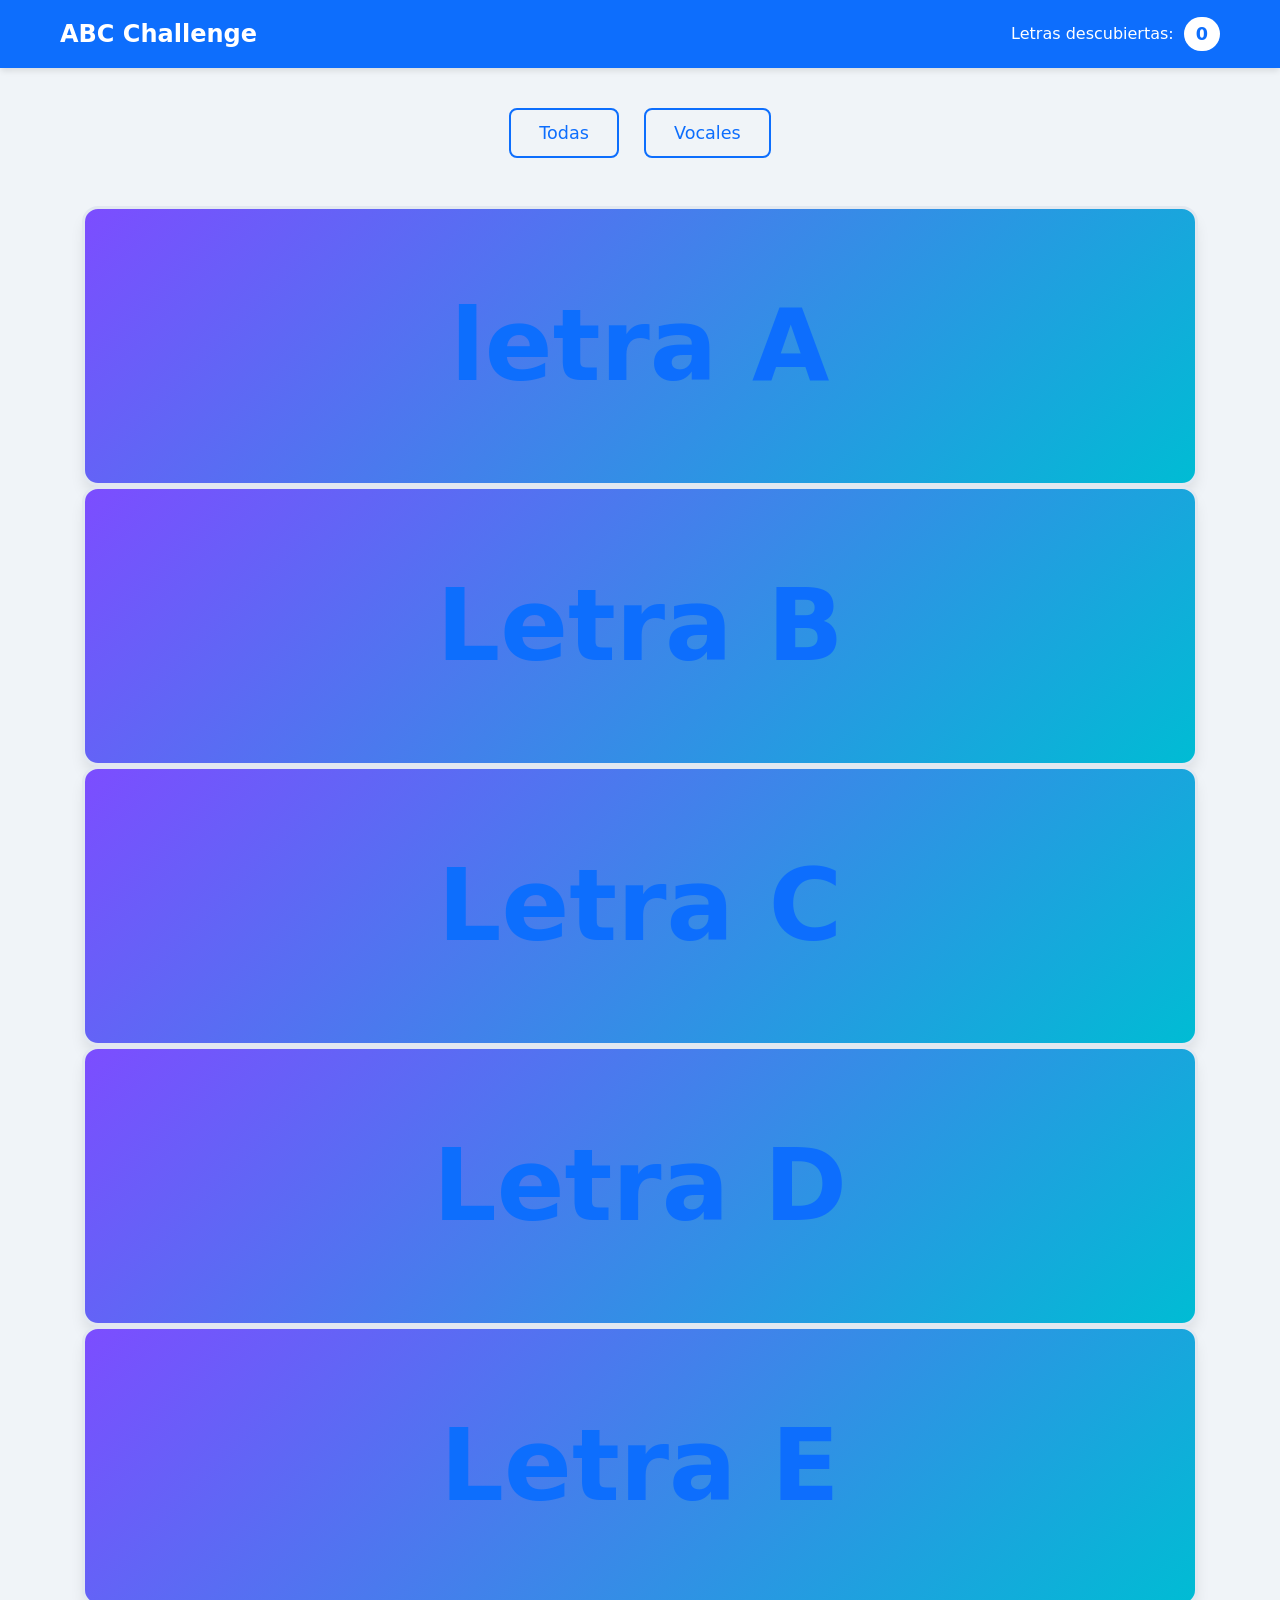
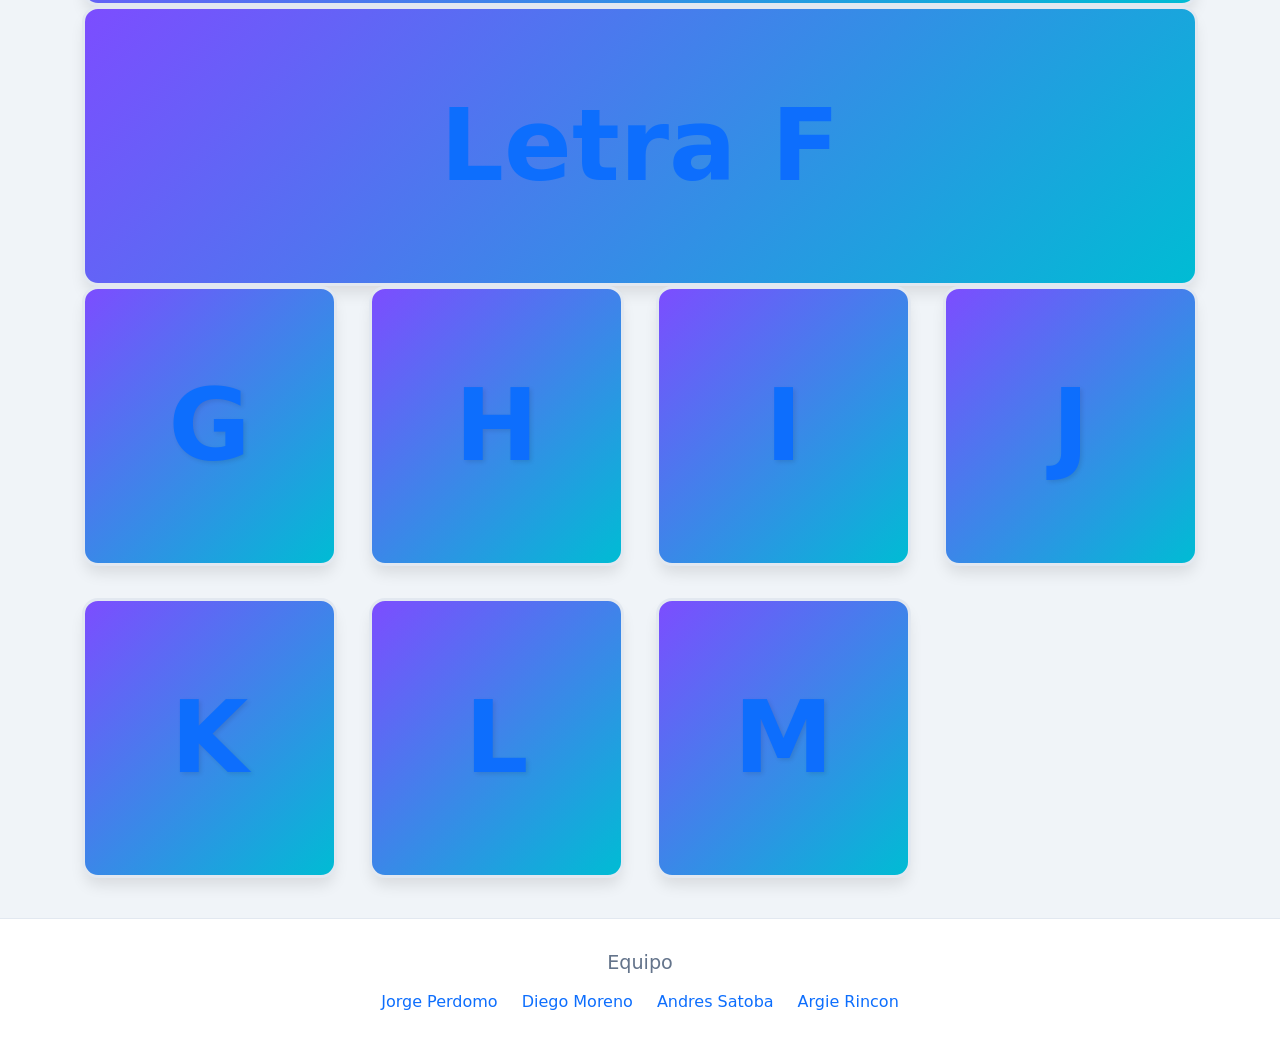
==== commit 9d03f7d8: "feat: add cards a-z" ====
--- a/index.html
+++ b/index.html
@@ -4,37 +4,205 @@
 <head>
   <meta charset="UTF-8">
   <meta name="viewport" content="width=device-width, initial-scale=1.0">
-  <title>ABC Challenge · Aprende el abecedario</title>
+  <title>ABC Challenge</title>
+  <!-- Custom CSS sin Bootstrap -->
+  <script src="src/script.js"></script>
   <link rel="stylesheet" href="style/style.css">
+  <link href="https://cdn.jsdelivr.net/npm/bootstrap@5.3.8/dist/css/bootstrap.min.css" rel="stylesheet">
+  <link rel="stylesheet" href="./style/style.css">
 </head>
 
-<body>
-
-  <header class="navbar">
-    <div class="navbar-contenido">
-
-      <div class="marca">
-        <span class="logo">ABC</span>
-        <h1 class="titulo">ABC Challenge</h1>
-      </div>
-
-      <div class="contador">
-        <span class="contador-label">Letras descubiertas</span>
-        <span class="contador-valor">
-          <span id="contador">0</span><span class="contador-total">/26</span>
-        </span>
-      </div>
-
+<body class="cuerpo-pagina">
+  <!-- Navbar -->
+  <nav class="barra-navegacion">
+    <div class="contenedor-navbar">
+      <span class="titulo-proyecto">ABC Challenge</span>
+      <div class="contenedor-contador">
+        <span class="texto-contador">Letras descubiertas:</span>
+        <span id="contador" class="numero-contador">0</span>
+      </div>
     </div>
-
-    <div class="progreso">
-      <div class="progreso-barra" id="progreso"></div>
+  </nav>
+
+  <main class="container">
+    <!-- Filtros -->
+    <section class="seccion-filtros">
+      <button class="boton-filtro" onclick="filtrar('todas')">Todas</button>
+      <button class="boton-filtro" onclick="filtrar('vocales')">Vocales</button>
+    </section>
+
+
+    <div class="contenedora-f">
+
+      <div class='card' data-tipo='vocal' onclick='voltear(this)'>
+        <div class='card-frente'>
+          <h1>letra A</h1>
+        </div>
+        <div class='card-dorso'>
+          <img src="./src1/Assets1/Assets/images1/A.png" alt="Letra A">
+          <h3>Abeja</h3>
+        </div>
+      </div>
+
+      <div class='card' data-tipo='consonante' onclick='voltear(this)'>
+        <div class='card-frente'>
+          <h1>Letra B</h1>
+        </div>
+        <div class='card-dorso'>
+          <img src='./src1/Assets1/Assets/images1/B.png' alt='Buho'>
+          <h3>Buho</h3>
+        </div>
+      </div>
+
+      <div class='card' data-tipo='consonante' onclick='voltear(this)'>
+        <div class='card-frente'>
+          <h1>Letra C</h1>
+        </div>
+        <div class='card-dorso'>
+          <img src='./src1/Assets1/Assets/images1/C.png' alt='Caballo'>
+          <h3>Caballo</h3>
+        </div>
+      </div>
+
+      <div class='card' data-tipo='consonante' onclick='voltear(this)'>
+        <div class='card-frente'>
+          <h1>Letra D</h1>
+        </div>
+        <div class='card-dorso'>
+          <img src='./src1/Assets1/Assets/images1/D.png' alt='Delfin|'>
+          <h3>Delfin</h3>
+        </div>
+      </div>
+
+      <div class='card' data-tipo='vocal' onclick='voltear(this)'>
+        <div class='card-frente'>
+          <h1>Letra E</h1>
+        </div>
+        <div class='card-dorso'>
+          <img src='./src1/Assets1/Assets/images1/E.png' alt='Elefante'>
+          <h3>Elefante</h3>
+        </div>
+      </div>
+
+      <div class='card' data-tipo='consonante' onclick='voltear(this)'>
+        <div class='card-frente'>
+          <h1>Letra F</h1>
+        </div>
+        <div class='card-dorso'>
+          <img src='./src1/Assets1/Assets/images1/F.png' alt='Foca'>
+          <h3>Foca</h3>
+        </div>
+      </div>
+      <!-- Galería de Letras (Solo G a M) -->
+      <section class="seccion-galeria">
+        <!-- Contenedor del Grid -->
+        <div class="grilla-letras">
+
+          <!-- Letra G -->
+          <div class="card carta-letra" data-tipo="consonante" onclick="voltear(this)">
+            <div class="card-frente">
+              <h1 class="texto-letra">G</h1>
+            </div>
+            <div class="card-dorso">
+              <img src="src/assets/images/g.png" alt="Gato" class="imagen-representativa">
+              <h3 class="texto-palabra">Gato</h3>
+            </div>
+          </div>
+
+          <!-- Letra H -->
+          <div class="card carta-letra" data-tipo="consonante" onclick="voltear(this)">
+            <div class="card-frente">
+              <h1 class="texto-letra">H</h1>
+            </div>
+            <div class="card-dorso">
+              <img src="src/assets/images/h.png" alt="Hipopótamo" class="imagen-representativa">
+              <h3 class="texto-palabra">Hipopótamo</h3>
+            </div>
+          </div>
+
+          <!-- Letra I (Vocal) -->
+          <div class="card carta-letra" data-tipo="vocal" onclick="voltear(this)">
+            <div class="card-frente">
+              <h1 class="texto-letra">I</h1>
+            </div>
+            <div class="card-dorso">
+              <img src="src/assets/images/i.png" alt="Iguana" class="imagen-representativa">
+              <h3 class="texto-palabra">Iguana</h3>
+            </div>
+          </div>
+
+          <!-- Letra J -->
+          <div class="card carta-letra" data-tipo="consonante" onclick="voltear(this)">
+            <div class="card-frente">
+              <h1 class="texto-letra">J</h1>
+            </div>
+            <div class="card-dorso">
+              <img src="src/assets/images/j.png" alt="Jirafa" class="imagen-representativa">
+              <h3 class="texto-palabra">Jirafa</h3>
+            </div>
+          </div>
+
+          <!-- Letra K -->
+          <div class="card carta-letra" data-tipo="consonante" onclick="voltear(this)">
+            <div class="card-frente">
+              <h1 class="texto-letra">K</h1>
+            </div>
+            <div class="card-dorso">
+              <img src="src/assets/images/k.png" alt="Koala" class="imagen-representativa">
+              <h3 class="texto-palabra">Koala</h3>
+            </div>
+          </div>
+
+          <!-- Letra L -->
+          <div class="card carta-letra" data-tipo="consonante" onclick="voltear(this)">
+            <div class="card-frente">
+              <h1 class="texto-letra">L</h1>
+            </div>
+            <div class="card-dorso">
+              <img src="src/assets/images/l.png" alt="León" class="imagen-representativa">
+              <h3 class="texto-palabra">León</h3>
+            </div>
+          </div>
+
+          <!-- Letra M -->
+          <div class="card carta-letra" data-tipo="consonante" onclick="voltear(this)">
+            <div class="card-frente">
+              <h1 class="texto-letra">M</h1>
+            </div>
+            <div class="card-dorso">
+              <img src="src/assets/images/m.png" alt="Mono" class="imagen-representativa">
+              <h3 class="texto-palabra">Mono</h3>
+            </div>
+          </div>
+
+        </div>
+      </section>
+  </main>
+
+  <section class="container">
+    <div id="container" class="row g-4">
     </div>
-  </header>
-
-  <!-- RF-06 · El Equipo -->
-
-  <script src="src/script.js"></script>
+  </section>
+
+  <script src="https://cdn.jsdelivr.net/npm/bootstrap@5.3.8/dist/js/bootstrap.bundle.min.js"></script>
+  <script src="./src/main.js"></script>
+
+  <!-- Sección Equipo -->
+  <footer class="pie-pagina">
+    <div class="contenedor-equipo">
+      <h4 class="titulo-equipo">Equipo</h4>
+      <ul class="lista-equipo">
+        <li class="miembro-equipo">Jorge Perdomo</li>
+        <li class="miembro-equipo">Diego Moreno</li>
+        <li class="miembro-equipo">Andres Satoba</li>
+        <li class="miembro-equipo">Argie Rincon</li>
+      </ul>
+    </div>
+  </footer>
+
+</html>
+
+<!-- JS -->
 </body>
 
 </html>
--- a/style/style.css
+++ b/style/style.css
@@ -1,117 +1,254 @@
-* {
-  box-sizing: border-box;
-  margin: 0;
-  padding: 0;
-}
-
-body {
-  font-family: "Trebuchet MS", "Segoe UI", Arial, sans-serif;
-  background-color: #f4f6fb;
-  color: #1c2033;
-  min-height: 100vh;
-}
-
-.navbar {
-  position: sticky;
-  top: 0;
-  background: #1fcaff;
-  box-shadow: 0 4px 16px rgba(0, 92, 138, 0.25);
-}
-
-.navbar-contenido {
-  max-width: 1100px;
-  margin: 0 auto;
-  padding: 14px 24px;
-  display: flex;
-  align-items: center;
-  justify-content: space-between;
-  flex-wrap: wrap;
-}
-
-.marca {
-  display: flex;
-  align-items: center;
-  gap: 12px;
-}
-
-.logo {
-  width: 44px;
-  height: 44px;
-  border-radius: 12px;
-  background-color: #ff6b35;
-  color: white;
-  font-size: 15px;
-  font-weight: bold;
-  display: flex;
-  align-items: center;
-  justify-content: center;
-}
-
-.titulo {
-  font-size: 22px;
-  color: #063a4d;
-}
-
-.contador {
-  background-color: #ffffff;
-  border: 1px solid #7fd9f5;
-  border-radius: 14px;
-  padding: 8px 18px;
-  text-align: right;
-}
-
-.contador-label {
-  display: block;
-  font-size: 11px;
-  letter-spacing: 1px;
-  text-transform: uppercase;
-  color: #2a7f9e;
-}
-
-.contador-valor {
-  font-size: 22px;
-  font-weight: bold;
-  color: #063a4d;
-}
-
-.contador-total {
-  font-size: 15px;
-  color: #2a7f9e;
-}
-
-.progreso {
-  height: 6px;
-  background-color: #17a8e0;
-}
-
-.progreso-barra {
-  height: 100%;
-  width: 0%;
-  background-color: #ff6b35;
-  transition: width 0.35s ease;
-}
-
-/* maximo es hasta */
-@media (max-width: 560px) {
-  .navbar-contenido {
-    padding: 12px 16px;
-  }
-
-  .titulo {
-    font-size: 18px;
-  }
-
-  .logo {
-    width: 38px;
-    height: 38px;
-    font-size: 13px;
-  }
-
-  .contador {
-    padding: 6px 12px;
-  }
-
-  .contador-valor {
-    font-size: 19px;
-  }
+main {
+    padding: 40px 20px;
+}
+
+.card {
+    height: 280px;
+    position: relative;
+    cursor: pointer;
+    border: none;
+    border-radius: 24px;
+    transform-style: preserve-3d;
+    transition: .6s;
+}
+
+.card:hover {
+    transform: translateY(-8px);
+}
+
+.card.volteada {
+    transform: rotateY(180deg);
+}
+
+.card-frente,
+.card-dorso {
+    position: absolute;
+    inset: 0;
+    display: flex;
+    flex-direction: column;
+    justify-content: center;
+    align-items: center;
+    padding: 1.5rem;
+}
+
+.card-frente {
+    box-shadow: 0 10px 25px #0002;
+    background: linear-gradient(135deg, #7c4dff, #00bcd4);
+    color: white;
+}
+
+.card-frente h1 {
+    font-size: 100px;
+    margin: 0;
+    font-weight: bold;
+}
+
+.card-dorso {
+    box-shadow: 0 10px 25px #0002;
+    background: white;
+    transform: rotateY(180deg);
+    padding: 15px;
+}
+
+.card-dorso img {
+    width: 170px;
+    height: 170px;
+    object-fit: contain;
+}
+
+.card-dorso h3 {
+    margin: 10px 0 0;
+    color: #7c4dff;
+    font-weight: bold;
+}
+
+/* Respetando la regla: NO PONER ESTILOS DIRECTAMENTE EN ETIQUETAS, SOLO EN CLASES */
+.cuerpo-pagina {
+    background-color: #f0f4f8;
+    min-height: 100vh;
+    display: flex;
+    flex-direction: column;
+    margin: 0;
+    /* Sustituto al reseteo directo en el body */
+    font-family: system-ui, -apple-system, "Segoe UI", Roboto, "Helvetica Neue", Arial, sans-serif;
+}
+
+/* ================== NAVBAR ================== */
+.barra-navegacion {
+    background-color: #0d6efd;
+    padding: 1rem 0;
+    box-shadow: 0 4px 6px -1px rgba(0, 0, 0, 0.1);
+    color: #ffffff;
+}
+
+.contenedor-navbar {
+    max-width: 1200px;
+    margin: 0 auto;
+    padding: 0 20px;
+    display: flex;
+    justify-content: space-between;
+    align-items: center;
+}
+
+.titulo-proyecto {
+    font-size: 1.5rem;
+    font-weight: bold;
+}
+
+.contenedor-contador {
+    display: flex;
+    align-items: center;
+    gap: 10px;
+}
+
+.numero-contador {
+    background-color: #ffffff;
+    color: #0d6efd;
+    padding: 4px 12px;
+    border-radius: 20px;
+    font-weight: bold;
+    font-size: 1.1rem;
+}
+
+/* ================== PRINCIPAL GALERYA GM ================== */
+.contenedor-principal {
+    max-width: 1200px;
+    margin: 2rem auto;
+    padding: 0 20px;
+    flex-grow: 1;
+    /* Para empujar el footer hacia abajo */
+    width: 100%;
+}
+
+/* Filtros */
+.seccion-filtros {
+    text-align: center;
+    margin-bottom: 3rem;
+}
+
+.boton-filtro {
+    background-color: transparent;
+    color: #0d6efd;
+    border: 2px solid #0d6efd;
+    padding: 10px 28px;
+    margin: 0 10px;
+    border-radius: 8px;
+    font-size: 1.1rem;
+    cursor: pointer;
+    transition: background-color 0.3s, color 0.3s;
+}
+
+.boton-filtro:hover {
+    background-color: #0d6efd;
+    color: #ffffff;
+}
+
+/* ================== GALERÍA Y CARDS ================== */
+.grilla-letras {
+    display: grid;
+    /* Responsive Grid: Columnas que se ajustan solas (mínimo 250px) */
+    grid-template-columns: repeat(auto-fit, minmax(250px, 1fr));
+    gap: 2rem;
+    justify-content: center;
+}
+
+.carta-letra {
+    background-color: transparent;
+    perspective: 1000px;
+    height: 280px;
+    width: 100%;
+    border: none;
+    cursor: pointer;
+    /* transition and transform-style manejan el giro */
+    transition: transform 0.8s cubic-bezier(0.175, 0.885, 0.32, 1.275);
+    transform-style: preserve-3d;
+}
+
+/* Clase JS para voltear */
+.carta-letra.volteada {
+    transform: rotateY(180deg);
+}
+
+.card-frente,
+.card-dorso {
+    position: absolute;
+    width: 100%;
+    height: 100%;
+    -webkit-backface-visibility: hidden;
+    backface-visibility: hidden;
+    border-radius: 16px;
+    background-color: #ffffff;
+    box-shadow: 0 10px 15px -3px rgba(0, 0, 0, 0.1);
+    border: 3px solid #e2e8f0;
+
+    /* Flexbox centrado interno */
+}
+
+
+/* ---------- SEGUNDO CHECK */
+
+.card-frente {
+    transform: rotateY(0deg);
+    color: #0d6efd;
+}
+
+.card-dorso {
+    transform: rotateY(180deg);
+    background-color: #f8fafc;
+    color: #334155;
+}
+
+.imagen-representativa {
+    max-height: 120px;
+    width: auto;
+    object-fit: contain;
+    margin-bottom: 1rem;
+}
+
+.texto-letra {
+    font-size: 6rem;
+    margin: 0;
+    text-shadow: 2px 2px 4px rgba(0, 0, 0, 0.1);
+}
+
+.texto-palabra {
+    margin: 0;
+    font-size: 1.5rem;
+    font-weight: 600;
+}
+
+/* Utilitario de ocultar usado en JS */
+.oculto {
+    display: none !important;
+}
+
+/* ================== EQUIPO (FOOTER) ================== */
+.pie-pagina {
+    background-color: #ffffff;
+    border-top: 1px solid #e2e8f0;
+    padding: 2rem 0;
+    text-align: center;
+    margin-top: auto;
+}
+
+.titulo-equipo {
+    color: #64748b;
+    margin-top: 0;
+    margin-bottom: 1rem;
+    font-size: 1.2rem;
+}
+
+.lista-equipo {
+    list-style: none;
+    padding: 0;
+    margin: 0;
+    display: flex;
+    justify-content: center;
+    flex-wrap: wrap;
+    gap: 1.5rem;
+}
+
+.miembro-equipo {
+    color: #0d6efd;
+    font-weight: 500;
 }
--- a/style/style.css
+++ b/style/style.css
@@ -1,117 +1,254 @@
-* {
-  box-sizing: border-box;
-  margin: 0;
-  padding: 0;
-}
-
-body {
-  font-family: "Trebuchet MS", "Segoe UI", Arial, sans-serif;
-  background-color: #f4f6fb;
-  color: #1c2033;
-  min-height: 100vh;
-}
-
-.navbar {
-  position: sticky;
-  top: 0;
-  background: #1fcaff;
-  box-shadow: 0 4px 16px rgba(0, 92, 138, 0.25);
-}
-
-.navbar-contenido {
-  max-width: 1100px;
-  margin: 0 auto;
-  padding: 14px 24px;
-  display: flex;
-  align-items: center;
-  justify-content: space-between;
-  flex-wrap: wrap;
-}
-
-.marca {
-  display: flex;
-  align-items: center;
-  gap: 12px;
-}
-
-.logo {
-  width: 44px;
-  height: 44px;
-  border-radius: 12px;
-  background-color: #ff6b35;
-  color: white;
-  font-size: 15px;
-  font-weight: bold;
-  display: flex;
-  align-items: center;
-  justify-content: center;
-}
-
-.titulo {
-  font-size: 22px;
-  color: #063a4d;
-}
-
-.contador {
-  background-color: #ffffff;
-  border: 1px solid #7fd9f5;
-  border-radius: 14px;
-  padding: 8px 18px;
-  text-align: right;
-}
-
-.contador-label {
-  display: block;
-  font-size: 11px;
-  letter-spacing: 1px;
-  text-transform: uppercase;
-  color: #2a7f9e;
-}
-
-.contador-valor {
-  font-size: 22px;
-  font-weight: bold;
-  color: #063a4d;
-}
-
-.contador-total {
-  font-size: 15px;
-  color: #2a7f9e;
-}
-
-.progreso {
-  height: 6px;
-  background-color: #17a8e0;
-}
-
-.progreso-barra {
-  height: 100%;
-  width: 0%;
-  background-color: #ff6b35;
-  transition: width 0.35s ease;
-}
-
-/* maximo es hasta */
-@media (max-width: 560px) {
-  .navbar-contenido {
-    padding: 12px 16px;
-  }
-
-  .titulo {
-    font-size: 18px;
-  }
-
-  .logo {
-    width: 38px;
-    height: 38px;
-    font-size: 13px;
-  }
-
-  .contador {
-    padding: 6px 12px;
-  }
-
-  .contador-valor {
-    font-size: 19px;
-  }
+main {
+    padding: 40px 20px;
+}
+
+.card {
+    height: 280px;
+    position: relative;
+    cursor: pointer;
+    border: none;
+    border-radius: 24px;
+    transform-style: preserve-3d;
+    transition: .6s;
+}
+
+.card:hover {
+    transform: translateY(-8px);
+}
+
+.card.volteada {
+    transform: rotateY(180deg);
+}
+
+.card-frente,
+.card-dorso {
+    position: absolute;
+    inset: 0;
+    display: flex;
+    flex-direction: column;
+    justify-content: center;
+    align-items: center;
+    padding: 1.5rem;
+}
+
+.card-frente {
+    box-shadow: 0 10px 25px #0002;
+    background: linear-gradient(135deg, #7c4dff, #00bcd4);
+    color: white;
+}
+
+.card-frente h1 {
+    font-size: 100px;
+    margin: 0;
+    font-weight: bold;
+}
+
+.card-dorso {
+    box-shadow: 0 10px 25px #0002;
+    background: white;
+    transform: rotateY(180deg);
+    padding: 15px;
+}
+
+.card-dorso img {
+    width: 170px;
+    height: 170px;
+    object-fit: contain;
+}
+
+.card-dorso h3 {
+    margin: 10px 0 0;
+    color: #7c4dff;
+    font-weight: bold;
+}
+
+/* Respetando la regla: NO PONER ESTILOS DIRECTAMENTE EN ETIQUETAS, SOLO EN CLASES */
+.cuerpo-pagina {
+    background-color: #f0f4f8;
+    min-height: 100vh;
+    display: flex;
+    flex-direction: column;
+    margin: 0;
+    /* Sustituto al reseteo directo en el body */
+    font-family: system-ui, -apple-system, "Segoe UI", Roboto, "Helvetica Neue", Arial, sans-serif;
+}
+
+/* ================== NAVBAR ================== */
+.barra-navegacion {
+    background-color: #0d6efd;
+    padding: 1rem 0;
+    box-shadow: 0 4px 6px -1px rgba(0, 0, 0, 0.1);
+    color: #ffffff;
+}
+
+.contenedor-navbar {
+    max-width: 1200px;
+    margin: 0 auto;
+    padding: 0 20px;
+    display: flex;
+    justify-content: space-between;
+    align-items: center;
+}
+
+.titulo-proyecto {
+    font-size: 1.5rem;
+    font-weight: bold;
+}
+
+.contenedor-contador {
+    display: flex;
+    align-items: center;
+    gap: 10px;
+}
+
+.numero-contador {
+    background-color: #ffffff;
+    color: #0d6efd;
+    padding: 4px 12px;
+    border-radius: 20px;
+    font-weight: bold;
+    font-size: 1.1rem;
+}
+
+/* ================== PRINCIPAL GALERYA GM ================== */
+.contenedor-principal {
+    max-width: 1200px;
+    margin: 2rem auto;
+    padding: 0 20px;
+    flex-grow: 1;
+    /* Para empujar el footer hacia abajo */
+    width: 100%;
+}
+
+/* Filtros */
+.seccion-filtros {
+    text-align: center;
+    margin-bottom: 3rem;
+}
+
+.boton-filtro {
+    background-color: transparent;
+    color: #0d6efd;
+    border: 2px solid #0d6efd;
+    padding: 10px 28px;
+    margin: 0 10px;
+    border-radius: 8px;
+    font-size: 1.1rem;
+    cursor: pointer;
+    transition: background-color 0.3s, color 0.3s;
+}
+
+.boton-filtro:hover {
+    background-color: #0d6efd;
+    color: #ffffff;
+}
+
+/* ================== GALERÍA Y CARDS ================== */
+.grilla-letras {
+    display: grid;
+    /* Responsive Grid: Columnas que se ajustan solas (mínimo 250px) */
+    grid-template-columns: repeat(auto-fit, minmax(250px, 1fr));
+    gap: 2rem;
+    justify-content: center;
+}
+
+.carta-letra {
+    background-color: transparent;
+    perspective: 1000px;
+    height: 280px;
+    width: 100%;
+    border: none;
+    cursor: pointer;
+    /* transition and transform-style manejan el giro */
+    transition: transform 0.8s cubic-bezier(0.175, 0.885, 0.32, 1.275);
+    transform-style: preserve-3d;
+}
+
+/* Clase JS para voltear */
+.carta-letra.volteada {
+    transform: rotateY(180deg);
+}
+
+.card-frente,
+.card-dorso {
+    position: absolute;
+    width: 100%;
+    height: 100%;
+    -webkit-backface-visibility: hidden;
+    backface-visibility: hidden;
+    border-radius: 16px;
+    background-color: #ffffff;
+    box-shadow: 0 10px 15px -3px rgba(0, 0, 0, 0.1);
+    border: 3px solid #e2e8f0;
+
+    /* Flexbox centrado interno */
+}
+
+
+/* ---------- SEGUNDO CHECK */
+
+.card-frente {
+    transform: rotateY(0deg);
+    color: #0d6efd;
+}
+
+.card-dorso {
+    transform: rotateY(180deg);
+    background-color: #f8fafc;
+    color: #334155;
+}
+
+.imagen-representativa {
+    max-height: 120px;
+    width: auto;
+    object-fit: contain;
+    margin-bottom: 1rem;
+}
+
+.texto-letra {
+    font-size: 6rem;
+    margin: 0;
+    text-shadow: 2px 2px 4px rgba(0, 0, 0, 0.1);
+}
+
+.texto-palabra {
+    margin: 0;
+    font-size: 1.5rem;
+    font-weight: 600;
+}
+
+/* Utilitario de ocultar usado en JS */
+.oculto {
+    display: none !important;
+}
+
+/* ================== EQUIPO (FOOTER) ================== */
+.pie-pagina {
+    background-color: #ffffff;
+    border-top: 1px solid #e2e8f0;
+    padding: 2rem 0;
+    text-align: center;
+    margin-top: auto;
+}
+
+.titulo-equipo {
+    color: #64748b;
+    margin-top: 0;
+    margin-bottom: 1rem;
+    font-size: 1.2rem;
+}
+
+.lista-equipo {
+    list-style: none;
+    padding: 0;
+    margin: 0;
+    display: flex;
+    justify-content: center;
+    flex-wrap: wrap;
+    gap: 1.5rem;
+}
+
+.miembro-equipo {
+    color: #0d6efd;
+    font-weight: 500;
 }
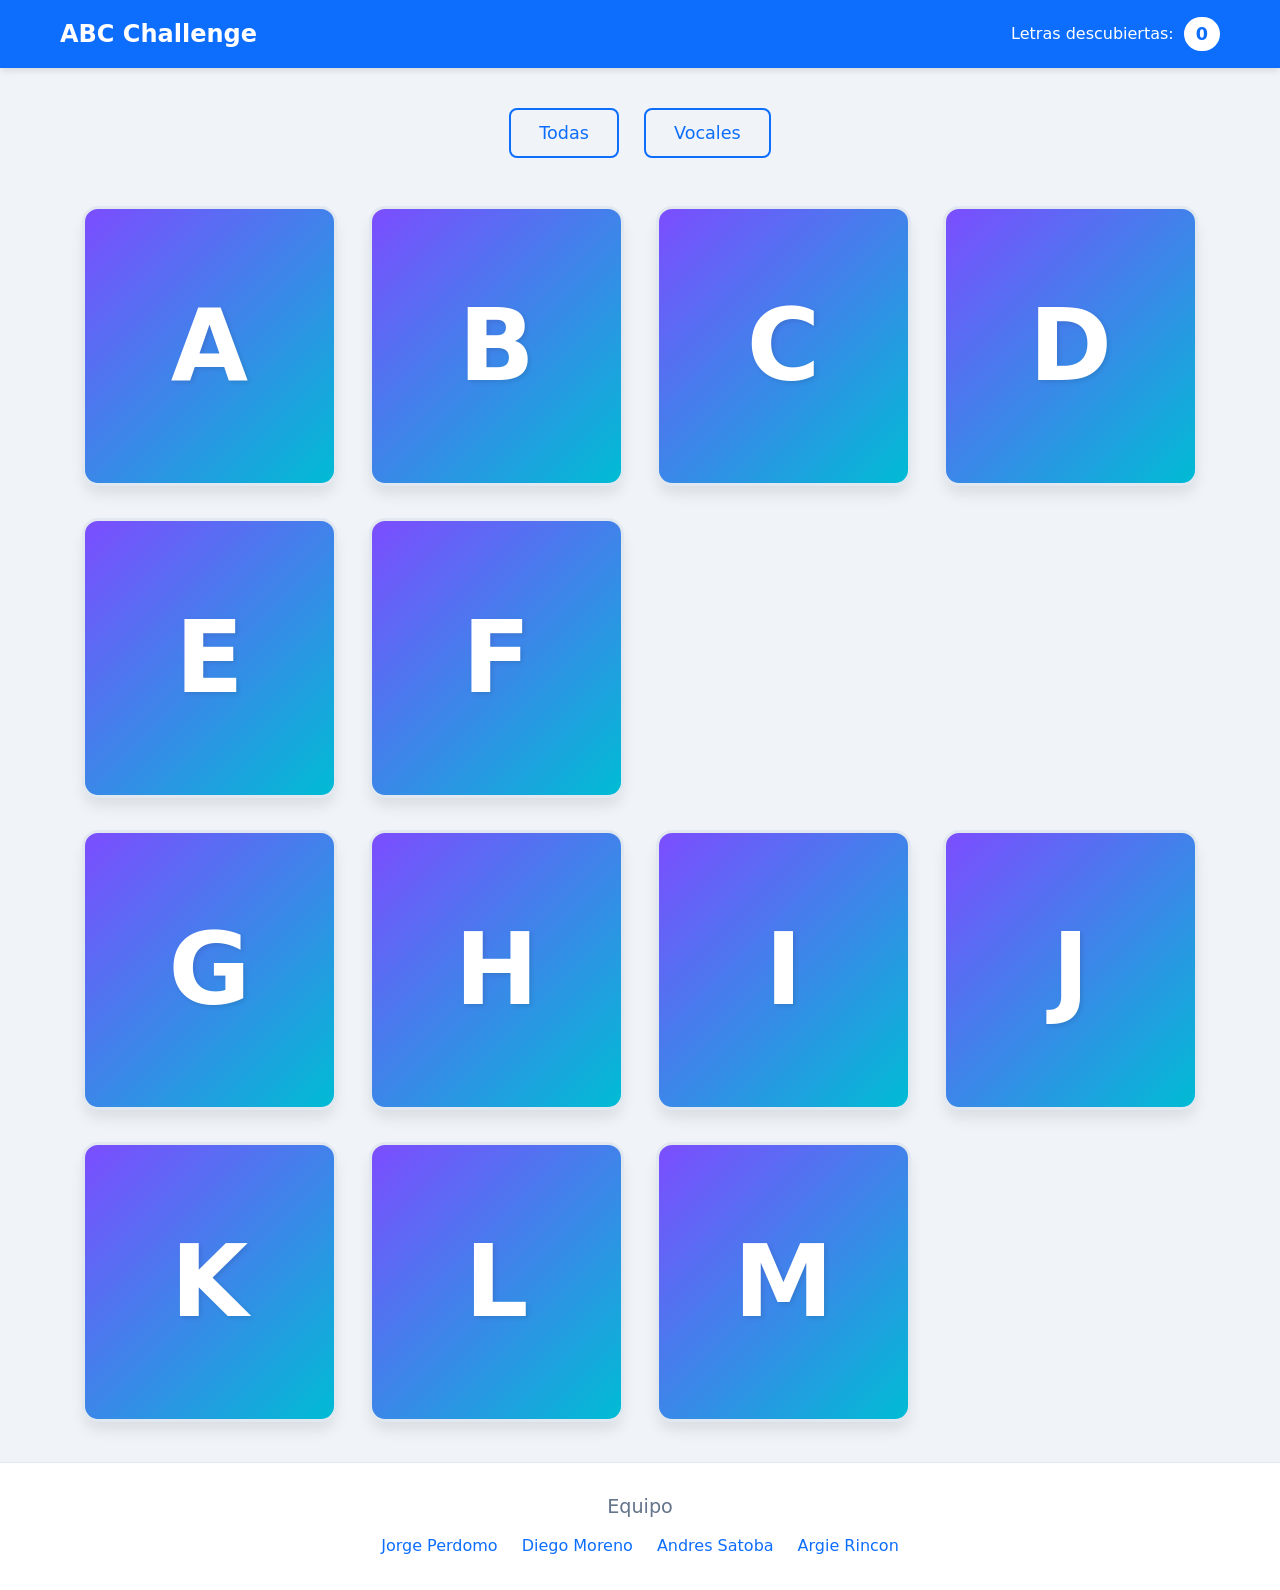
==== commit 1571ba04: "fix: apply grid layout to a-f cards and add their images" ====
--- a/index.html
+++ b/index.html
@@ -32,67 +32,70 @@
     </section>
 
 
-    <div class="contenedora-f">
+    <div class="contenedora-f grilla-letras">
 
       <div class='card' data-tipo='vocal' onclick='voltear(this)'>
         <div class='card-frente'>
-          <h1>letra A</h1>
-        </div>
-        <div class='card-dorso'>
-          <img src="./src1/Assets1/Assets/images1/A.png" alt="Letra A">
+          <h1 class="texto-letra">A</h1>
+        </div>
+        <div class='card-dorso'>
+          <img src="src/assets/images/a.png" class="imagen-representativa" alt="Letra A">
           <h3>Abeja</h3>
         </div>
       </div>
 
       <div class='card' data-tipo='consonante' onclick='voltear(this)'>
         <div class='card-frente'>
-          <h1>Letra B</h1>
-        </div>
-        <div class='card-dorso'>
-          <img src='./src1/Assets1/Assets/images1/B.png' alt='Buho'>
+          <h1 class="texto-letra">B</h1>
+        </div>
+        <div class='card-dorso'>
+          <img src='src/assets/images/b.png' class='imagen-representativa' alt='Buho'>
           <h3>Buho</h3>
         </div>
       </div>
 
       <div class='card' data-tipo='consonante' onclick='voltear(this)'>
         <div class='card-frente'>
-          <h1>Letra C</h1>
-        </div>
-        <div class='card-dorso'>
-          <img src='./src1/Assets1/Assets/images1/C.png' alt='Caballo'>
+          <h1 class="texto-letra">C</h1>
+        </div>
+        <div class='card-dorso'>
+          <img src='src/assets/images/c.png' class='imagen-representativa' alt='Caballo'>
           <h3>Caballo</h3>
         </div>
       </div>
 
       <div class='card' data-tipo='consonante' onclick='voltear(this)'>
         <div class='card-frente'>
-          <h1>Letra D</h1>
-        </div>
-        <div class='card-dorso'>
-          <img src='./src1/Assets1/Assets/images1/D.png' alt='Delfin|'>
+          <h1 class="texto-letra">D</h1>
+        </div>
+        <div class='card-dorso'>
+          <img src='src/assets/images/d.png' class='imagen-representativa' alt='Delfin|'>
           <h3>Delfin</h3>
         </div>
       </div>
 
       <div class='card' data-tipo='vocal' onclick='voltear(this)'>
         <div class='card-frente'>
-          <h1>Letra E</h1>
-        </div>
-        <div class='card-dorso'>
-          <img src='./src1/Assets1/Assets/images1/E.png' alt='Elefante'>
+          <h1 class="texto-letra">E</h1>
+        </div>
+        <div class='card-dorso'>
+          <img src='src/assets/images/e.png' class='imagen-representativa' alt='Elefante'>
           <h3>Elefante</h3>
         </div>
       </div>
 
       <div class='card' data-tipo='consonante' onclick='voltear(this)'>
         <div class='card-frente'>
-          <h1>Letra F</h1>
-        </div>
-        <div class='card-dorso'>
-          <img src='./src1/Assets1/Assets/images1/F.png' alt='Foca'>
+          <h1 class="texto-letra">F</h1>
+        </div>
+        <div class='card-dorso'>
+          <img src='src/assets/images/f.png' class='imagen-representativa' alt='Foca'>
           <h3>Foca</h3>
         </div>
       </div>
+
+    </div>
+
       <!-- Galería de Letras (Solo G a M) -->
       <section class="seccion-galeria">
         <!-- Contenedor del Grid -->
--- a/style/style.css
+++ b/style/style.css
@@ -152,6 +152,10 @@
     justify-content: center;
 }
 
+.seccion-galeria {
+    margin-top: 2rem;
+}
+
 .carta-letra {
     background-color: transparent;
     perspective: 1000px;
@@ -189,7 +193,7 @@
 
 .card-frente {
     transform: rotateY(0deg);
-    color: #0d6efd;
+    color: #ffffff;
 }
 
 .card-dorso {
--- a/style/style.css
+++ b/style/style.css
@@ -152,6 +152,10 @@
     justify-content: center;
 }
 
+.seccion-galeria {
+    margin-top: 2rem;
+}
+
 .carta-letra {
     background-color: transparent;
     perspective: 1000px;
@@ -189,7 +193,7 @@
 
 .card-frente {
     transform: rotateY(0deg);
-    color: #0d6efd;
+    color: #ffffff;
 }
 
 .card-dorso {
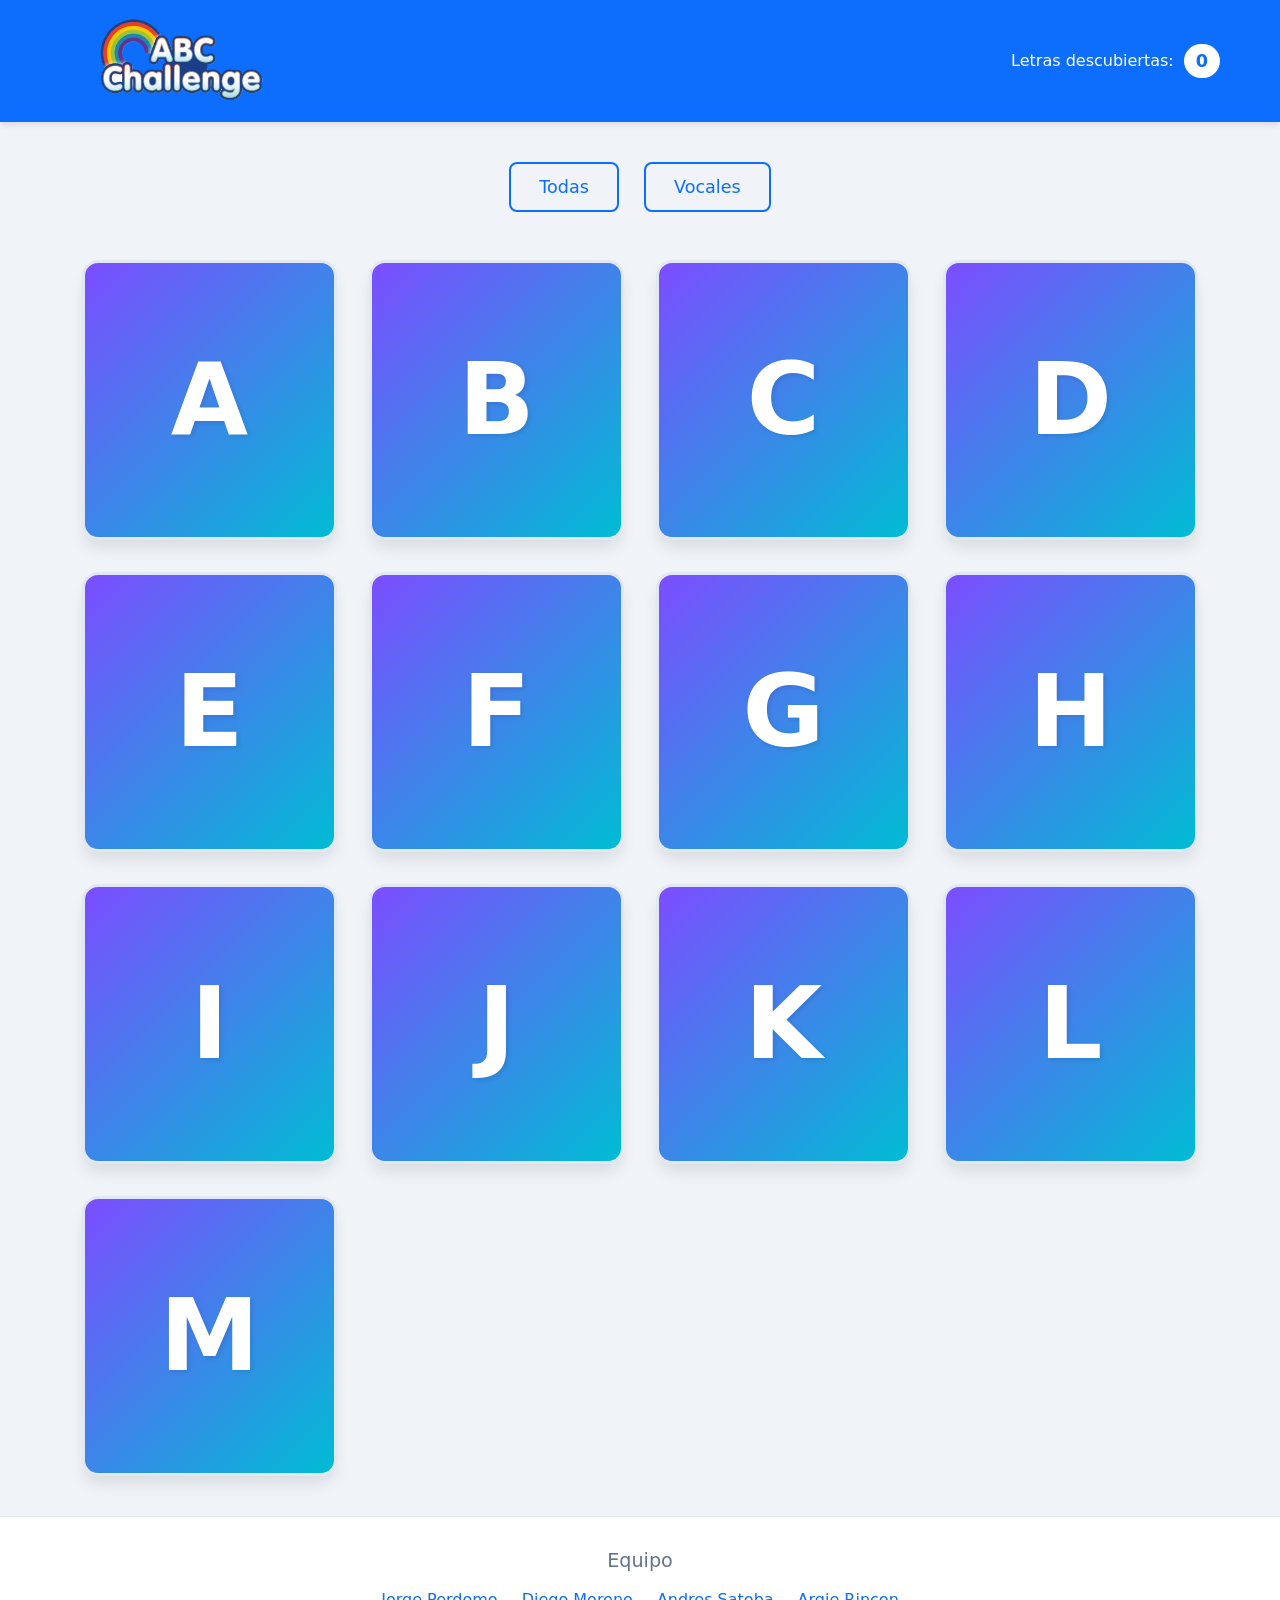
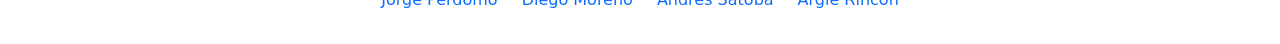
==== commit 7122ed5d: "feat: adding logo" ====
--- a/index.html
+++ b/index.html
@@ -16,7 +16,7 @@
   <!-- Navbar -->
   <nav class="barra-navegacion">
     <div class="contenedor-navbar">
-      <span class="titulo-proyecto">ABC Challenge</span>
+      <img class="logo-proyecto" src="src/assets/images/abc.png" alt="ABC Challenge">
       <div class="contenedor-contador">
         <span class="texto-contador">Letras descubiertas:</span>
         <span id="contador" class="numero-contador">0</span>
@@ -94,92 +94,71 @@
         </div>
       </div>
 
+      <div class="card carta-letra" data-tipo="consonante" onclick="voltear(this)">
+        <div class="card-frente">
+          <h1 class="texto-letra">G</h1>
+        </div>
+        <div class="card-dorso">
+          <img src="src/assets/images/g.png" alt="Gato" class="imagen-representativa">
+          <h3 class="texto-palabra">Gato</h3>
+        </div>
+      </div>
+      <div class="card carta-letra" data-tipo="consonante" onclick="voltear(this)">
+        <div class="card-frente">
+          <h1 class="texto-letra">H</h1>
+        </div>
+        <div class="card-dorso">
+          <img src="src/assets/images/h.png" alt="Hipopótamo" class="imagen-representativa">
+          <h3 class="texto-palabra">Hipopótamo</h3>
+        </div>
+      </div>
+      <div class="card carta-letra" data-tipo="vocal" onclick="voltear(this)">
+        <div class="card-frente">
+          <h1 class="texto-letra">I</h1>
+        </div>
+        <div class="card-dorso">
+          <img src="src/assets/images/i.png" alt="Iguana" class="imagen-representativa">
+          <h3 class="texto-palabra">Iguana</h3>
+        </div>
+      </div>
+      <div class="card carta-letra" data-tipo="consonante" onclick="voltear(this)">
+        <div class="card-frente">
+          <h1 class="texto-letra">J</h1>
+        </div>
+        <div class="card-dorso">
+          <img src="src/assets/images/j.png" alt="Jirafa" class="imagen-representativa">
+          <h3 class="texto-palabra">Jirafa</h3>
+        </div>
+      </div>
+      <div class="card carta-letra" data-tipo="consonante" onclick="voltear(this)">
+        <div class="card-frente">
+          <h1 class="texto-letra">K</h1>
+        </div>
+        <div class="card-dorso">
+          <img src="src/assets/images/k.png" alt="Koala" class="imagen-representativa">
+          <h3 class="texto-palabra">Koala</h3>
+        </div>
+      </div>
+      <div class="card carta-letra" data-tipo="consonante" onclick="voltear(this)">
+        <div class="card-frente">
+          <h1 class="texto-letra">L</h1>
+        </div>
+        <div class="card-dorso">
+          <img src="src/assets/images/l.png" alt="León" class="imagen-representativa">
+          <h3 class="texto-palabra">León</h3>
+        </div>
+      </div>
+      <div class="card carta-letra" data-tipo="consonante" onclick="voltear(this)">
+        <div class="card-frente">
+          <h1 class="texto-letra">M</h1>
+        </div>
+        <div class="card-dorso">
+          <img src="src/assets/images/m.png" alt="Mono" class="imagen-representativa">
+          <h3 class="texto-palabra">Mono</h3>
+        </div>
+      </div>
+
     </div>
-
-      <!-- Galería de Letras (Solo G a M) -->
-      <section class="seccion-galeria">
-        <!-- Contenedor del Grid -->
-        <div class="grilla-letras">
-
-          <!-- Letra G -->
-          <div class="card carta-letra" data-tipo="consonante" onclick="voltear(this)">
-            <div class="card-frente">
-              <h1 class="texto-letra">G</h1>
-            </div>
-            <div class="card-dorso">
-              <img src="src/assets/images/g.png" alt="Gato" class="imagen-representativa">
-              <h3 class="texto-palabra">Gato</h3>
-            </div>
-          </div>
-
-          <!-- Letra H -->
-          <div class="card carta-letra" data-tipo="consonante" onclick="voltear(this)">
-            <div class="card-frente">
-              <h1 class="texto-letra">H</h1>
-            </div>
-            <div class="card-dorso">
-              <img src="src/assets/images/h.png" alt="Hipopótamo" class="imagen-representativa">
-              <h3 class="texto-palabra">Hipopótamo</h3>
-            </div>
-          </div>
-
-          <!-- Letra I (Vocal) -->
-          <div class="card carta-letra" data-tipo="vocal" onclick="voltear(this)">
-            <div class="card-frente">
-              <h1 class="texto-letra">I</h1>
-            </div>
-            <div class="card-dorso">
-              <img src="src/assets/images/i.png" alt="Iguana" class="imagen-representativa">
-              <h3 class="texto-palabra">Iguana</h3>
-            </div>
-          </div>
-
-          <!-- Letra J -->
-          <div class="card carta-letra" data-tipo="consonante" onclick="voltear(this)">
-            <div class="card-frente">
-              <h1 class="texto-letra">J</h1>
-            </div>
-            <div class="card-dorso">
-              <img src="src/assets/images/j.png" alt="Jirafa" class="imagen-representativa">
-              <h3 class="texto-palabra">Jirafa</h3>
-            </div>
-          </div>
-
-          <!-- Letra K -->
-          <div class="card carta-letra" data-tipo="consonante" onclick="voltear(this)">
-            <div class="card-frente">
-              <h1 class="texto-letra">K</h1>
-            </div>
-            <div class="card-dorso">
-              <img src="src/assets/images/k.png" alt="Koala" class="imagen-representativa">
-              <h3 class="texto-palabra">Koala</h3>
-            </div>
-          </div>
-
-          <!-- Letra L -->
-          <div class="card carta-letra" data-tipo="consonante" onclick="voltear(this)">
-            <div class="card-frente">
-              <h1 class="texto-letra">L</h1>
-            </div>
-            <div class="card-dorso">
-              <img src="src/assets/images/l.png" alt="León" class="imagen-representativa">
-              <h3 class="texto-palabra">León</h3>
-            </div>
-          </div>
-
-          <!-- Letra M -->
-          <div class="card carta-letra" data-tipo="consonante" onclick="voltear(this)">
-            <div class="card-frente">
-              <h1 class="texto-letra">M</h1>
-            </div>
-            <div class="card-dorso">
-              <img src="src/assets/images/m.png" alt="Mono" class="imagen-representativa">
-              <h3 class="texto-palabra">Mono</h3>
-            </div>
-          </div>
-
-        </div>
-      </section>
   </main>
 
   <section class="container">
--- a/style/style.css
+++ b/style/style.css
@@ -93,6 +93,11 @@
 .titulo-proyecto {
     font-size: 1.5rem;
     font-weight: bold;
+}
+
+.logo-proyecto {
+    height: 90px;
+    width: auto;
 }
 
 .contenedor-contador {
@@ -152,10 +157,6 @@
     justify-content: center;
 }
 
-.seccion-galeria {
-    margin-top: 2rem;
-}
-
 .carta-letra {
     background-color: transparent;
     perspective: 1000px;
--- a/style/style.css
+++ b/style/style.css
@@ -93,6 +93,11 @@
 .titulo-proyecto {
     font-size: 1.5rem;
     font-weight: bold;
+}
+
+.logo-proyecto {
+    height: 90px;
+    width: auto;
 }
 
 .contenedor-contador {
@@ -152,10 +157,6 @@
     justify-content: center;
 }
 
-.seccion-galeria {
-    margin-top: 2rem;
-}
-
 .carta-letra {
     background-color: transparent;
     perspective: 1000px;
